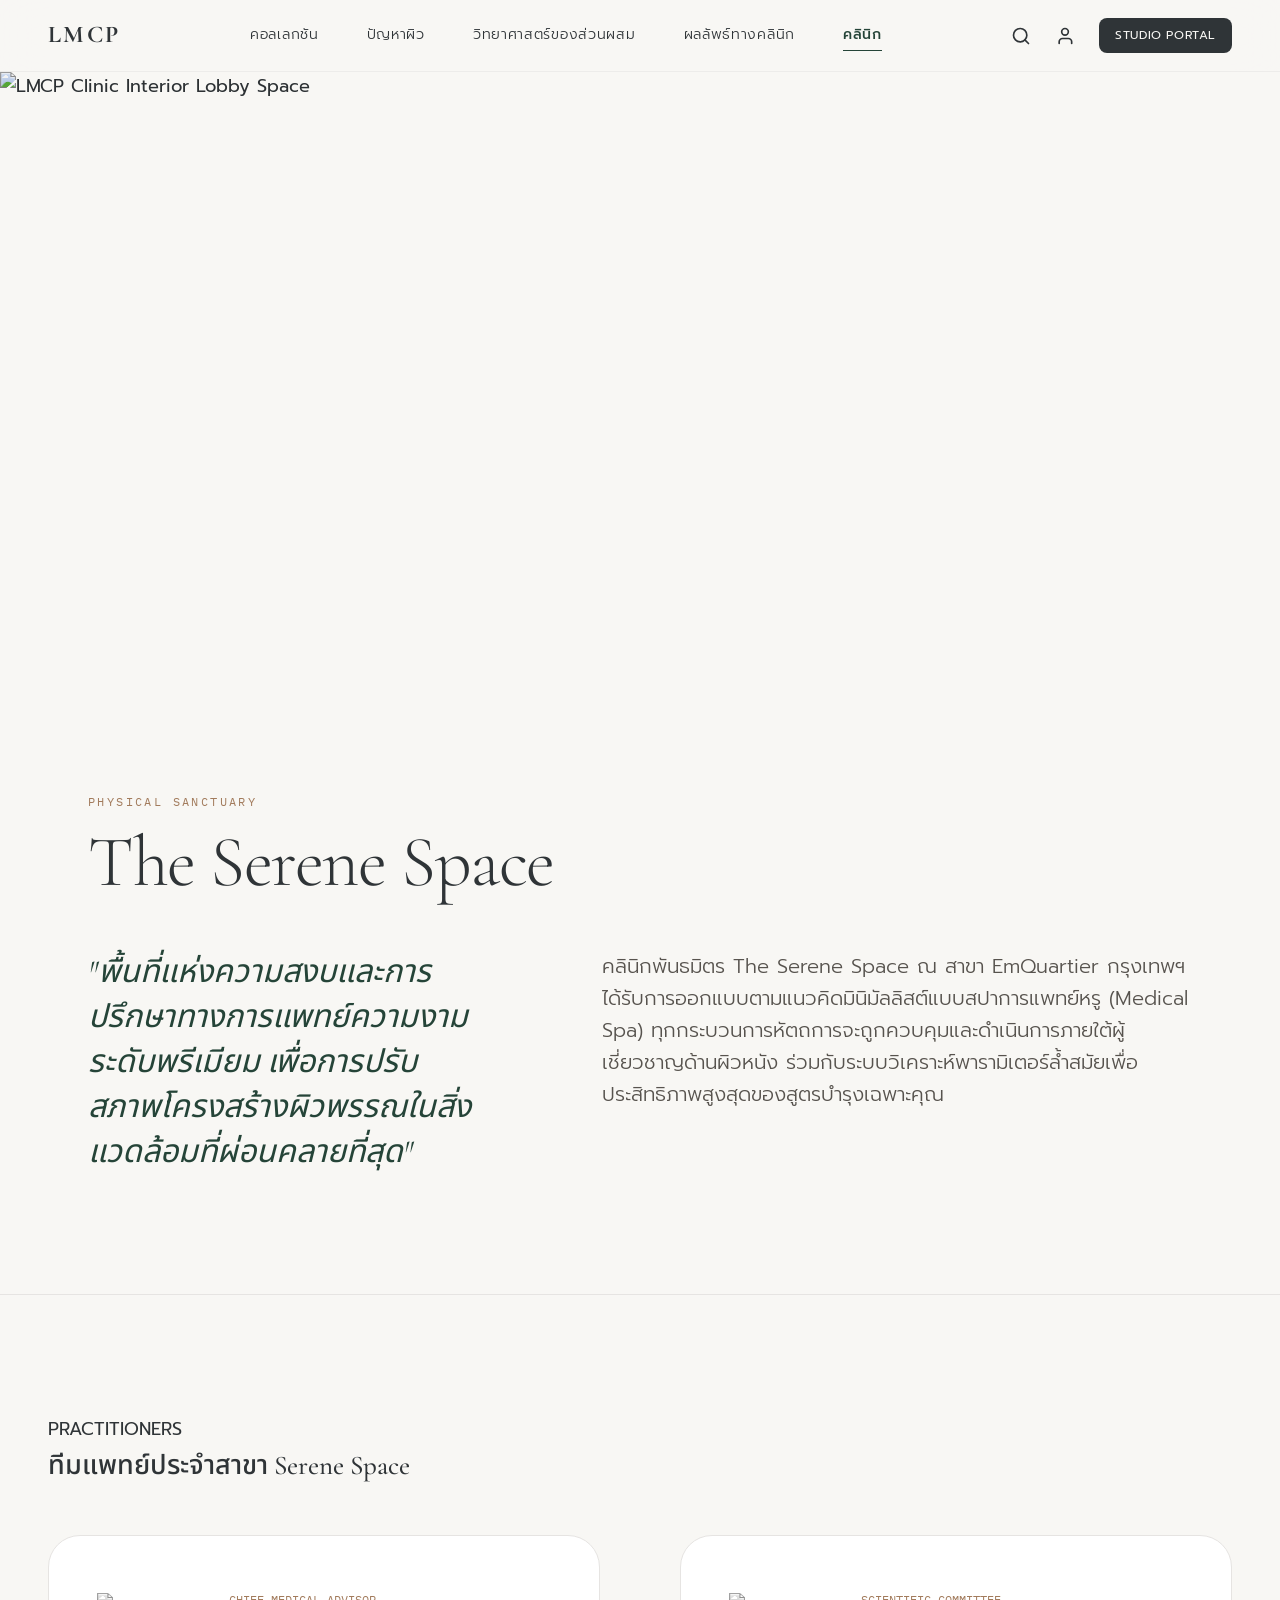
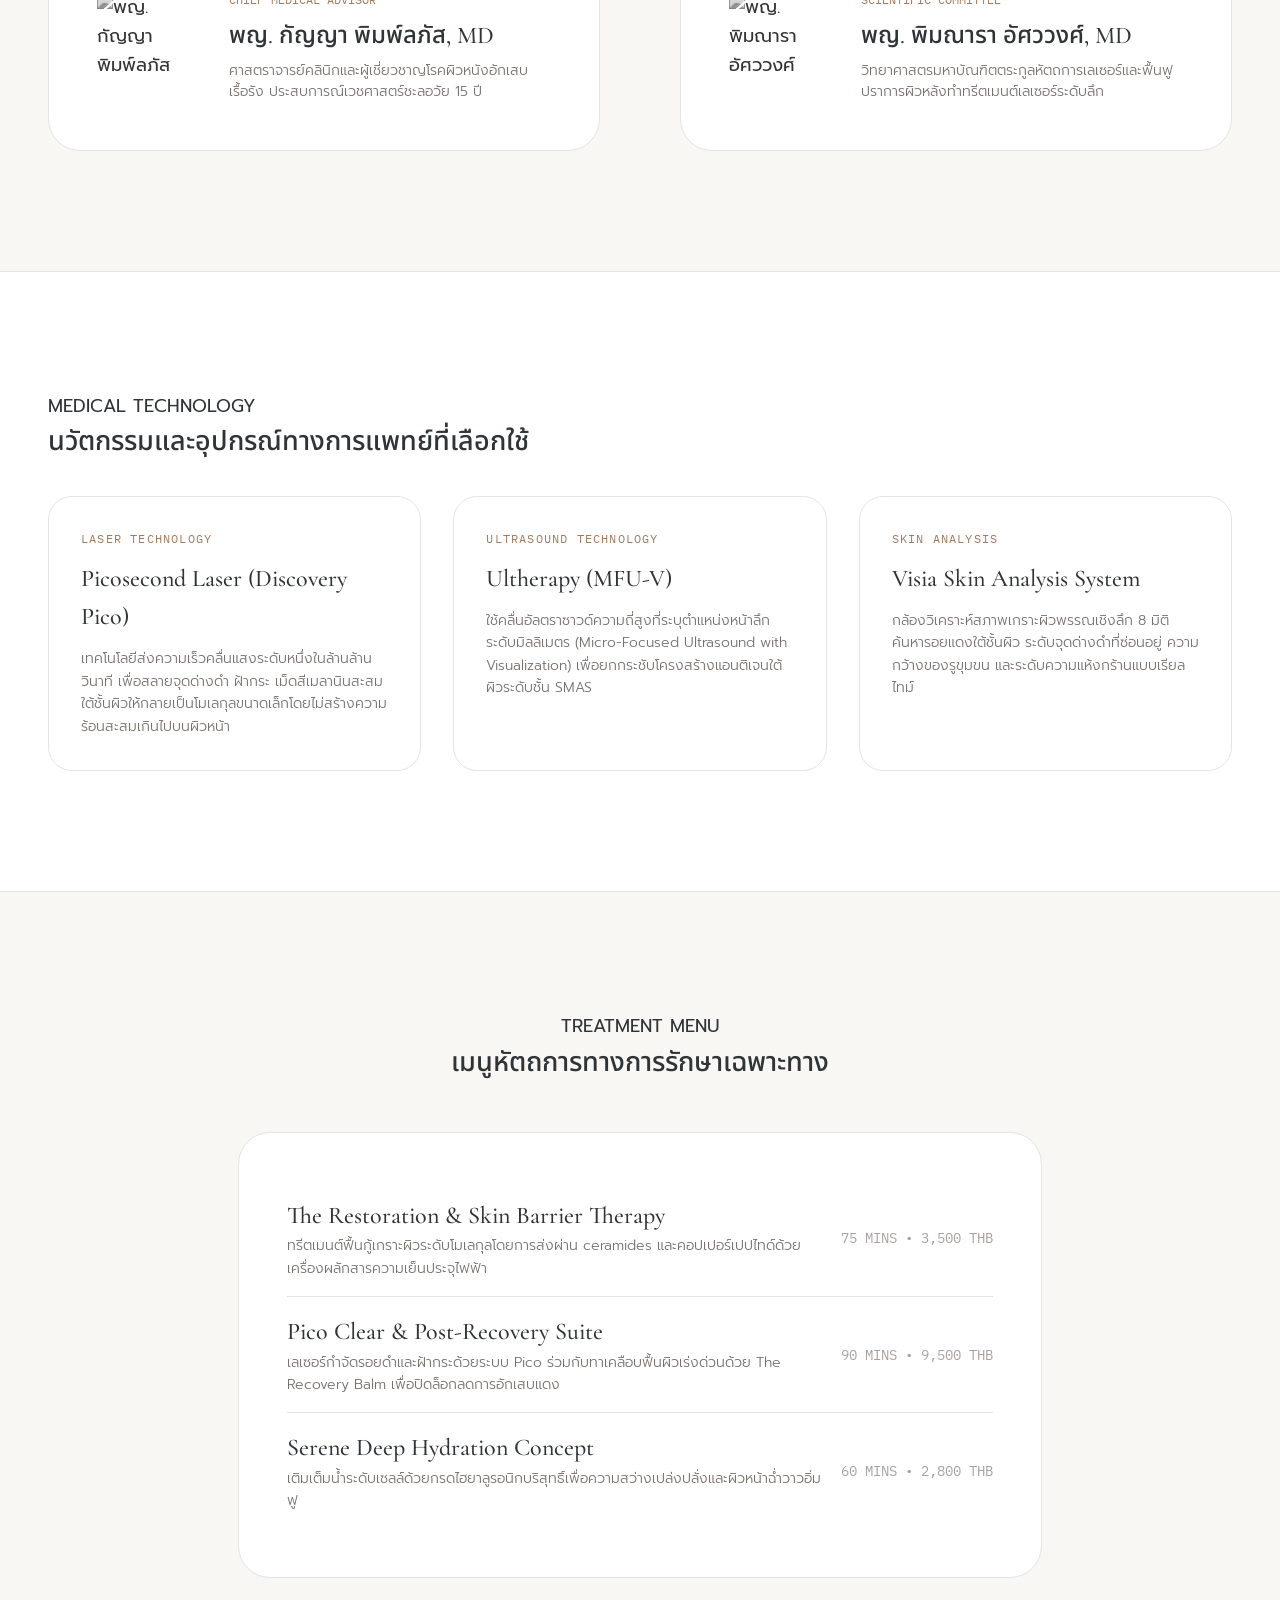
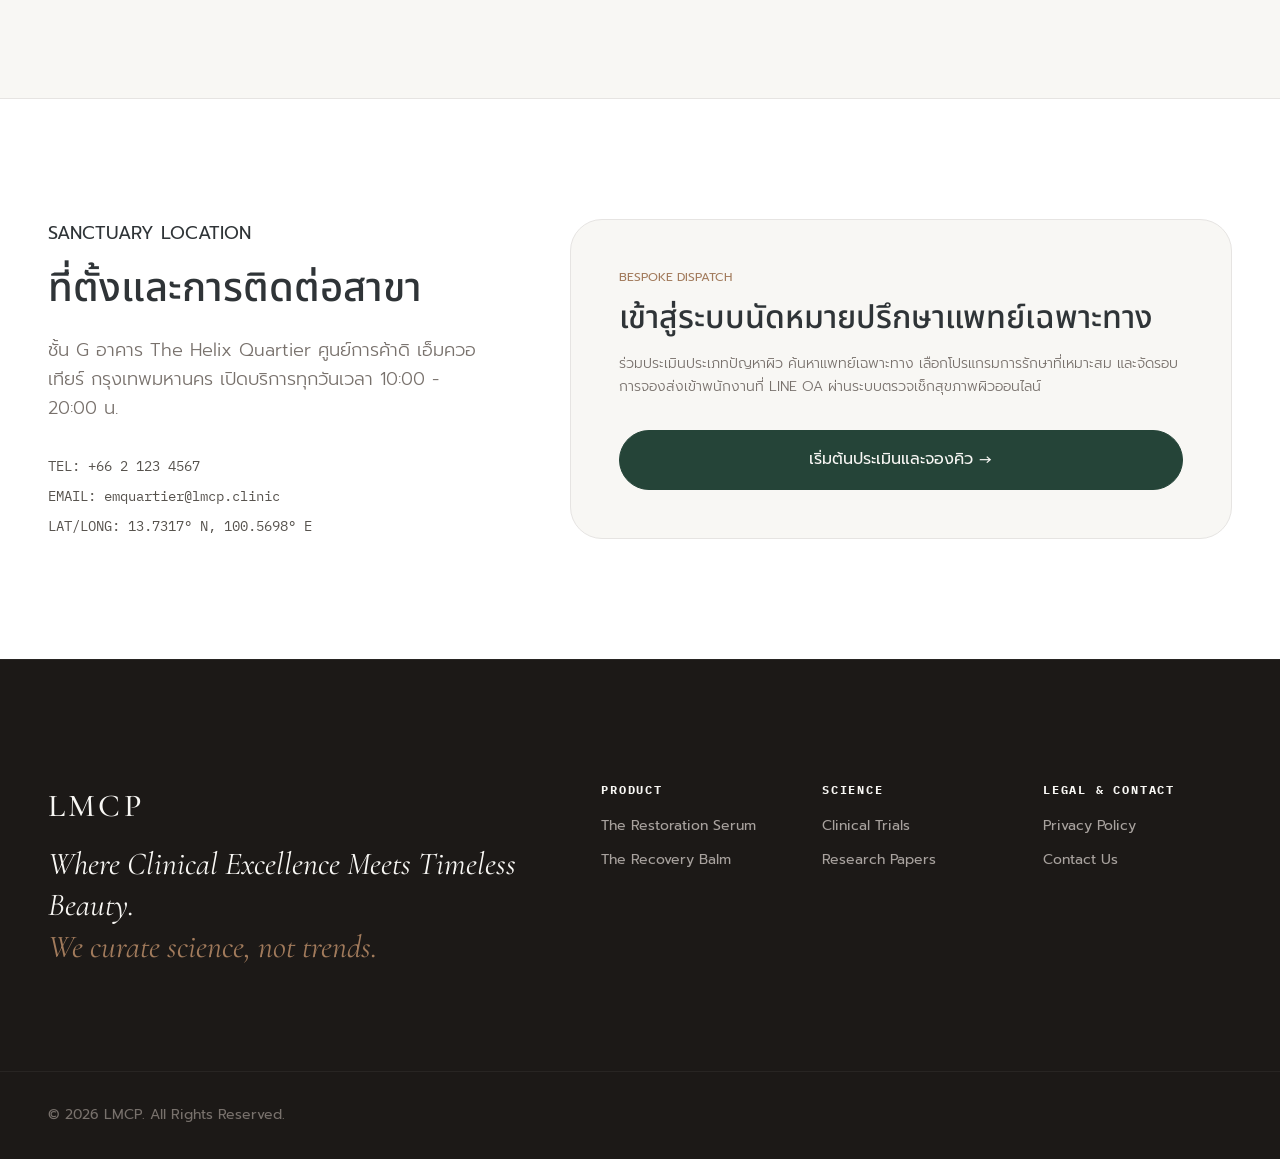
==== clinic_detail.html @ 31ff4863 "Add files via upload" ====
<!DOCTYPE html>
<html lang="th">
<head>
  <meta charset="UTF-8">
  <meta name="viewport" content="width=device-width, initial-scale=1.0">
  <title>The Serene Space | Clinic Detail | LMCP</title>
  
  <!-- Fonts -->
  <link rel="preconnect" href="https://fonts.googleapis.com">
  <link rel="preconnect" href="https://fonts.gstatic.com" crossorigin>
  <link href="https://fonts.googleapis.com/css2?family=Cormorant+Garamond:ital,wght@0,300;0,400;0,500;0,600;0,700;1,400&family=Prompt:wght@200;300;400;500;600&family=IBM+Plex+Mono:wght@300;400;500&family=Noto+Sans+Thai:wght@300;400;500;600&display=swap" rel="stylesheet">
  
  <!-- Stylesheets -->
  <link rel="stylesheet" href="variables.css">
  <link rel="stylesheet" href="styles.css">
  <link rel="stylesheet" href="motion.css">
  <link rel="stylesheet" href="shop.css">
</head>
<body>

  <!-- Sticky Transparent Navigation Header -->
  <header class="main-header">
    <div class="nav-container">
      <div class="logo">
        <a href="homepage.html">LMCP</a>
      </div>
      <nav class="nav-menu">
        <a href="clinical_collections.html">คอลเลกชัน</a>
        <a href="homepage.html#concerns">ปัญหาผิว</a>
        <a href="ingredient_encyclopedia.html">วิทยาศาสตร์ของส่วนผสม</a>
        <a href="homepage.html#stories">ผลลัพธ์ทางคลินิก</a>
        <a href="clinic_finder.html" class="active">คลินิก</a>
      </nav>
      <div class="nav-actions">
        <a href="search.html" class="nav-icon" aria-label="ค้นหา">
          <svg width="20" height="20" viewBox="0 0 24 24" fill="none" stroke="currentColor" stroke-width="2" stroke-linecap="round" stroke-linejoin="round"><circle cx="11" cy="11" r="8"></circle><line x1="21" y1="21" x2="16.65" y2="16.65"></line></svg>
        </a>
        <a href="#" class="nav-icon" aria-label="บัญชีผู้ใช้">
          <svg width="20" height="20" viewBox="0 0 24 24" fill="none" stroke="currentColor" stroke-width="2" stroke-linecap="round" stroke-linejoin="round"><path d="M20 21v-2a4 4 0 0 0-4-4H9a4 4 0 0 0-4 4v2"></path><circle cx="12" cy="7" r="4"></circle></svg>
        </a>
        <a href="#" class="btn-studio">Studio Portal</a>
      </div>
    </div>
  </header>

  <!-- Page Hero (Strictly Editorial, Architect Space) -->
  <header class="page-hero">
    <div class="hero-large-visual">
      <img src="assets/editorial/exhibit_galderma.png" alt="LMCP Clinic Interior Lobby Space">
    </div>
    <div class="hero-editorial-meta animate-fade-in">
      <span class="hero-mono-label">PHYSICAL SANCTUARY</span>
      <h1 class="hero-huge-title">The Serene Space</h1>
      <div class="hero-editorial-story">
        <p class="hero-story-lead">"พื้นที่แห่งความสงบและการปรึกษาทางการแพทย์ความงามระดับพรีเมียม เพื่อการปรับสภาพโครงสร้างผิวพรรณในสิ่งแวดล้อมที่ผ่อนคลายที่สุด"</p>
        <p class="hero-story-body">คลินิกพันธมิตร The Serene Space ณ สาขา EmQuartier กรุงเทพฯ ได้รับการออกแบบตามแนวคิดมินิมัลลิสต์แบบสปาการแพทย์หรู (Medical Spa) ทุกกระบวนการหัตถการจะถูกควบคุมและดำเนินการภายใต้ผู้เชี่ยวชาญด้านผิวหนัง ร่วมกับระบบวิเคราะห์พารามิเตอร์ล้ำสมัยเพื่อประสิทธิภาพสูงสุดของสูตรบำรุงเฉพาะคุณ</p>
      </div>
    </div>
  </header>

  <!-- Doctors Section -->
  <section class="advisory-section" style="background-color: var(--color-clinical-white); border-bottom: 1px solid var(--border-primary); padding: var(--space-12) 0;">
    <div class="collection-container">
      <div class="section-header" style="margin-bottom: var(--space-8);">
        <span class="header-mono">PRACTITIONERS</span>
        <h2 class="section-title">ทีมแพทย์ประจำสาขา Serene Space</h2>
      </div>
      
      <div style="display: grid; grid-template-columns: 1fr 1fr; gap: var(--space-10);">
        <!-- Dr. Kanya -->
        <div style="background-color: var(--color-pure-white); border: 1px solid var(--border-primary); padding: var(--space-8); border-radius: var(--radius-2xl); display: grid; grid-template-columns: 100px 1fr; gap: var(--space-6); align-items: center;">
          <img src="assets/people/doc_kanya.png" alt="พญ. กัญญา พิมพ์ลภัส" style="width: 100px; height: 100px; border-radius: var(--radius-full); object-fit: cover; filter: grayscale(1);">
          <div>
            <span style="font-family: var(--font-mono); font-size: var(--font-size-micro); color: var(--color-bronze);">CHIEF MEDICAL ADVISOR</span>
            <h4 style="font-family: var(--font-heading); font-size: var(--font-size-h4); color: var(--color-graphite); margin: var(--space-1) 0;">พญ. กัญญา พิมพ์ลภัส, MD</h4>
            <p style="font-size: var(--font-size-caption); color: var(--color-stone-500); font-weight: 300; line-height: 1.5;">ศาสตราจารย์คลินิกและผู้เชี่ยวชาญโรคผิวหนังอักเสบเรื้อรัง ประสบการณ์เวชศาสตร์ชะลอวัย 15 ปี</p>
          </div>
        </div>
        <!-- Dr. Pimnara -->
        <div style="background-color: var(--color-pure-white); border: 1px solid var(--border-primary); padding: var(--space-8); border-radius: var(--radius-2xl); display: grid; grid-template-columns: 100px 1fr; gap: var(--space-6); align-items: center;">
          <img src="assets/people/doc_pimnara.png" alt="พญ. พิมณารา อัศววงศ์" style="width: 100px; height: 100px; border-radius: var(--radius-full); object-fit: cover; filter: grayscale(1);">
          <div>
            <span style="font-family: var(--font-mono); font-size: var(--font-size-micro); color: var(--color-bronze);">SCIENTIFIC COMMITTEE</span>
            <h4 style="font-family: var(--font-heading); font-size: var(--font-size-h4); color: var(--color-graphite); margin: var(--space-1) 0;">พญ. พิมณารา อัศววงศ์, MD</h4>
            <p style="font-size: var(--font-size-caption); color: var(--color-stone-500); font-weight: 300; line-height: 1.5;">วิทยาศาสตรมหาบัณฑิตตระกูลหัตถการเลเซอร์และฟื้นฟูปราการผิวหลังทำทรีตเมนต์เลเซอร์ระดับลึก</p>
          </div>
        </div>
      </div>
    </div>
  </section>

  <!-- Technology & Innovation Section -->
  <section style="padding: var(--space-12) 0; background-color: var(--color-pure-white); border-bottom: 1px solid var(--border-primary);">
    <div class="collection-container">
      <div class="section-header">
        <span class="header-mono">MEDICAL TECHNOLOGY</span>
        <h2 class="section-title">นวัตกรรมและอุปกรณ์ทางการแพทย์ที่เลือกใช้</h2>
      </div>
      
      <div class="clinic-tech-grid">
        <!-- Tech 1 -->
        <div class="tech-card">
          <span class="tech-label">LASER TECHNOLOGY</span>
          <h4 class="tech-title">Picosecond Laser (Discovery Pico)</h4>
          <p class="tech-desc">เทคโนโลยีส่งความเร็วคลื่นแสงระดับหนึ่งในล้านล้านวินาที เพื่อสลายจุดด่างดำ ฝ้ากระ เม็ดสีเมลานินสะสมใต้ชั้นผิวให้กลายเป็นโมเลกุลขนาดเล็กโดยไม่สร้างความร้อนสะสมเกินไปบนผิวหน้า</p>
        </div>
        <!-- Tech 2 -->
        <div class="tech-card">
          <span class="tech-label">ULTRASOUND TECHNOLOGY</span>
          <h4 class="tech-title">Ultherapy (MFU-V)</h4>
          <p class="tech-desc">ใช้คลื่นอัลตราซาวด์ความถี่สูงที่ระบุตำแหน่งหน้าลึกระดับมิลลิเมตร (Micro-Focused Ultrasound with Visualization) เพื่อยกกระชับโครงสร้างแอนติเจนใต้ผิวระดับชั้น SMAS</p>
        </div>
        <!-- Tech 3 -->
        <div class="tech-card">
          <span class="tech-label">SKIN ANALYSIS</span>
          <h4 class="tech-title">Visia Skin Analysis System</h4>
          <p class="tech-desc">กล้องวิเคราะห์สภาพเกราะผิวพรรณเชิงลึก 8 มิติ ค้นหารอยแดงใต้ชั้นผิว ระดับจุดด่างดำที่ซ่อนอยู่ ความกว้างของรูขุมขน และระดับความแห้งกร้านแบบเรียลไทม์</p>
        </div>
      </div>
    </div>
  </section>

  <!-- Services Menu Section -->
  <section style="padding: var(--space-12) 0; background-color: var(--color-clinical-white); border-bottom: 1px solid var(--border-primary);">
    <div class="collection-container" style="max-width: 900px; margin: 0 auto;">
      <div class="section-header" style="text-align: center; margin-bottom: var(--space-8);">
        <span class="header-mono">TREATMENT MENU</span>
        <h2 class="section-title">เมนูหัตถการทางการรักษาเฉพาะทาง</h2>
      </div>
      
      <div style="background-color: var(--color-pure-white); border: 1px solid var(--border-primary); padding: var(--space-8); border-radius: var(--radius-2xl);">
        <div class="service-row">
          <div>
            <h4 class="service-title">The Restoration & Skin Barrier Therapy</h4>
            <p style="font-size: var(--font-size-caption); color: var(--color-stone-500); font-weight: 300;">ทรีตเมนต์ฟื้นกู้เกราะผิวระดับโมเลกุลโดยการส่งผ่าน ceramides และคอปเปอร์เปปไทด์ด้วยเครื่องผลักสารความเย็นประจุไฟฟ้า</p>
          </div>
          <span class="service-meta">75 MINS • 3,500 THB</span>
        </div>
        <div class="service-row">
          <div>
            <h4 class="service-title">Pico Clear & Post-Recovery Suite</h4>
            <p style="font-size: var(--font-size-caption); color: var(--color-stone-500); font-weight: 300;">เลเซอร์กำจัดรอยดำและฝ้ากระด้วยระบบ Pico ร่วมกับทาเคลือบฟื้นผิวเร่งด่วนด้วย The Recovery Balm เพื่อปิดล็อกลดการอักเสบแดง</p>
          </div>
          <span class="service-meta">90 MINS • 9,500 THB</span>
        </div>
        <div class="service-row">
          <div>
            <h4 class="service-title">Serene Deep Hydration Concept</h4>
            <p style="font-size: var(--font-size-caption); color: var(--color-stone-500); font-weight: 300;">เติมเต็มน้ำระดับเซลล์ด้วยกรดไฮยาลูรอนิกบริสุทธิ์เพื่อความสว่างเปล่งปลั่งและผิวหน้าฉ่ำวาวอิ่มฟู</p>
          </div>
          <span class="service-meta">60 MINS • 2,800 THB</span>
        </div>
      </div>
    </div>
  </section>

  <!-- Map and Consultation Lead Booking -->
  <section style="padding: var(--space-12) 0; background-color: var(--color-pure-white);">
    <div class="collection-container" style="display: grid; grid-template-columns: 1.2fr 1.8fr; gap: var(--space-10); align-items: center;">
      <div>
        <span class="header-mono">SANCTUARY LOCATION</span>
        <h2 style="font-family: var(--font-heading); font-size: var(--font-size-h2); color: var(--color-graphite); margin-top: var(--space-2);">ที่ตั้งและการติดต่อสาขา</h2>
        <p style="font-weight: 300; line-height: 1.6; color: var(--color-stone-500); margin-top: var(--space-4); margin-bottom: var(--space-6);">ชั้น G อาคาร The Helix Quartier ศูนย์การค้าดิ เอ็มควอเทียร์ กรุงเทพมหานคร เปิดบริการทุกวันเวลา 10:00 - 20:00 น.</p>
        
        <div style="font-family: var(--font-mono); font-size: var(--font-size-caption); display: grid; gap: var(--space-2); color: var(--color-stone-600);">
          <span>TEL: +66 2 123 4567</span>
          <span>EMAIL: emquartier@lmcp.clinic</span>
          <span>LAT/LONG: 13.7317° N, 100.5698° E</span>
        </div>
      </div>
      
      <!-- Lead Booking Invitation Card -->
      <div style="background-color: var(--color-clinical-white); border: 1px solid var(--border-primary); padding: var(--space-8); border-radius: var(--radius-2xl); display: flex; flex-direction: column; justify-content: space-between; height: 100%;">
        <div>
          <span class="header-mono" style="color: var(--color-bronze); font-size: var(--font-size-micro); display: block; margin-bottom: var(--space-3);">BESPOKE DISPATCH</span>
          <h3 style="font-family: var(--font-heading); font-size: var(--font-size-h3); color: var(--color-graphite); margin-bottom: var(--space-4); line-height: 1.2;">เข้าสู่ระบบนัดหมายปรึกษาแพทย์เฉพาะทาง</h3>
          <p style="font-weight: 300; font-size: var(--font-size-caption); color: var(--color-stone-500); line-height: 1.6; margin-bottom: var(--space-6);">
            ร่วมประเมินประเภทปัญหาผิว ค้นหาแพทย์เฉพาะทาง เลือกโปรแกรมการรักษาที่เหมาะสม และจัดรอบการจองส่งเข้าพนักงานที่ LINE OA ผ่านระบบตรวจเช็กสุขภาพผิวออนไลน์
          </p>
        </div>
        <a href="consultation.html" class="btn-primary" style="width: 100%; text-align: center; justify-content: center; text-decoration: none; display: flex; align-items: center; gap: 8px;">
          เริ่มต้นประเมินและจองคิว &rarr;
        </a>
      </div>
    </div>
  </section>

  <!-- Footer -->
  <footer class="main-footer" style="background-color: var(--color-stone-900); color: var(--color-stone-300); padding-top: var(--space-12); border-top: 1px solid rgba(255,255,255,0.05);">
    <div class="collection-container" style="display: grid; grid-template-columns: 1.5fr 2fr; gap: var(--space-10); padding-bottom: var(--space-10);">
      <div class="footer-brand">
        <h3 style="font-family: var(--font-heading); font-size: var(--font-size-h3); color: var(--color-clinical-white); margin-bottom: var(--space-3); letter-spacing: 0.1em;">LMCP</h3>
        <div class="brand-manifesto" style="font-family: var(--font-heading); font-size: var(--font-size-h3); color: var(--color-clinical-white); line-height: 1.3; font-style: italic; margin-bottom: var(--space-5);">
          <p class="manifesto-line-1">Where Clinical Excellence Meets Timeless Beauty.</p>
          <p class="manifesto-line-2" style="color: var(--color-bronze);">We curate science, not trends.</p>
        </div>
      </div>
      <div class="footer-links" style="display: grid; grid-template-columns: repeat(3, 1fr); gap: var(--space-6);">
        <div class="links-column">
          <h6 style="font-family: var(--font-mono); font-size: var(--font-size-micro); color: var(--color-clinical-white); letter-spacing: 0.15em; margin-bottom: var(--space-4);">PRODUCT</h6>
          <a href="product_detail.html" style="display: block; font-size: var(--font-size-caption); color: var(--color-stone-400); text-decoration: none; margin-bottom: var(--space-3);">The Restoration Serum</a>
          <a href="#" style="display: block; font-size: var(--font-size-caption); color: var(--color-stone-400); text-decoration: none; margin-bottom: var(--space-3);">The Recovery Balm</a>
        </div>
        <div class="links-column">
          <h6 style="font-family: var(--font-mono); font-size: var(--font-size-micro); color: var(--color-clinical-white); letter-spacing: 0.15em; margin-bottom: var(--space-4);">SCIENCE</h6>
          <a href="ingredient_encyclopedia.html" style="display: block; font-size: var(--font-size-caption); color: var(--color-stone-400); text-decoration: none; margin-bottom: var(--space-3);">Clinical Trials</a>
          <a href="journal_article.html" style="display: block; font-size: var(--font-size-caption); color: var(--color-stone-400); text-decoration: none; margin-bottom: var(--space-3);">Research Papers</a>
        </div>
        <div class="links-column">
          <h6 style="font-family: var(--font-mono); font-size: var(--font-size-micro); color: var(--color-clinical-white); letter-spacing: 0.15em; margin-bottom: var(--space-4);">LEGAL & CONTACT</h6>
          <a href="#" style="display: block; font-size: var(--font-size-caption); color: var(--color-stone-400); text-decoration: none; margin-bottom: var(--space-3);">Privacy Policy</a>
          <a href="#" style="display: block; font-size: var(--font-size-caption); color: var(--color-stone-400); text-decoration: none; margin-bottom: var(--space-3);">Contact Us</a>
        </div>
      </div>
    </div>
    <div class="footer-bottom" style="border-top: 1px solid rgba(255,255,255,0.05); padding: var(--space-6) 0;">
      <div class="collection-container" style="display: flex; justify-content: space-between; font-size: var(--font-size-caption); color: var(--color-stone-500);">
        <span>© 2026 LMCP. All Rights Reserved.</span>
      </div>
    </div>
  </footer>

  <script>
    // Sticky Nav Scroll Logic
    window.addEventListener('scroll', () => {
      const header = document.querySelector('.main-header');
      if (window.scrollY > 50) {
        header.style.background = 'rgba(248, 247, 244, 0.95)';
        header.style.boxShadow = 'var(--shadow-soft)';
      } else {
        header.style.background = 'rgba(248, 247, 244, 0.7)';
        header.style.boxShadow = 'none';
      }
    });
  </script>
</body>
</html>
---- variables.css ----
:root {
  --color-clinical-white: #F8F7F4;
  --color-pure-white: #FFFFFF;
  --color-graphite: #2F3437;
  --color-forest: #254438;
  --color-bronze: #A27B5C;

  --color-stone-50: #F5F5F4;
  --color-stone-100: #E7E5E4;
  --color-stone-200: #E6E4E2;
  --color-stone-300: #D6D3D1;
  --color-stone-400: #A8A29E;
  --color-stone-500: #78716C;
  --color-stone-600: #57534E;
  --color-stone-700: #44403C;
  --color-stone-800: #292524;
  --color-stone-900: #1C1917;

  --bg-primary: var(--color-clinical-white);
  --bg-surface: var(--color-pure-white);
  --text-primary: var(--color-graphite);
  --text-accent: var(--color-forest);
  --text-muted: var(--color-stone-500);
  --border-primary: var(--color-stone-200);

  --font-heading: 'Cormorant Garamond', 'Noto Sans Thai', serif;
  --font-body: 'Prompt', 'Noto Sans Thai', sans-serif;
  --font-mono: 'IBM Plex Mono', monospace;

  --font-size-hero: 72px;
  --font-size-display: 56px;
  --font-size-h1: 48px;
  --font-size-h2: 40px;
  --font-size-h3: 32px;
  --font-size-h4: 24px;
  --font-size-body-l: 20px;
  --font-size-body: 18px;
  --font-size-small: 16px;
  --font-size-caption: 14px;
  --font-size-micro: 12px;

  --space-1: 4px;
  --space-2: 8px;
  --space-3: 12px;
  --space-4: 16px;
  --space-5: 24px;
  --space-6: 32px;
  --space-7: 40px;
  --space-8: 48px;
  --space-9: 64px;
  --space-10: 80px;
  --space-11: 96px;
  --space-12: 120px;
  --space-13: 160px;

  --radius-xs: 4px;
  --radius-sm: 8px;
  --radius-md: 12px;
  --radius-lg: 16px;
  --radius-xl: 24px;
  --radius-2xl: 32px;
  --radius-pill: 999px;

  --shadow-soft: 0 2px 12px rgba(43, 45, 47, 0.02);
  --shadow-medium: 0 4px 20px rgba(43, 45, 47, 0.04);
  --shadow-floating: 0 12px 36px rgba(43, 45, 47, 0.06);
}
---- styles.css ----
* {
  box-sizing: border-box;
  margin: 0;
  padding: 0;
}
body {
  background-color: var(--bg-primary);
  color: var(--text-primary);
  font-family: var(--font-body);
  font-size: var(--font-size-body);
  line-height: 1.6;
  overflow-x: hidden;
}
h1, h2, h3, h4, .font-heading {
  font-family: var(--font-heading);
  font-weight: 500;
}
.container {
  width: 100%;
  max-width: 1440px;
  margin: 0 auto;
  padding: 0 var(--space-6);
}
.travertine-bg {
  background: radial-gradient(circle at 70% 30%, #FDFDFB 0%, #F5F3EE 100%);
  position: relative;
}
.travertine-bg::before {
  content: '';
  position: absolute;
  top: 0; left: 0; right: 0; bottom: 0;
  background-image: radial-gradient(rgba(0,0,0,0.015) 1px, transparent 0);
  background-size: 24px 24px;
  pointer-events: none;
  opacity: 0.7;
}
.btn-primary {
  display: inline-flex;
  align-items: center;
  justify-content: center;
  background-color: var(--color-forest);
  color: var(--color-clinical-white);
  font-family: var(--font-body);
  font-size: var(--font-size-small);
  font-weight: 400;
  text-decoration: none;
  padding: var(--space-4) var(--space-8);
  border-radius: var(--radius-pill);
  border: 1px solid var(--color-forest);
  transition: all 0.3s var(--ease-out-expo);
  cursor: pointer;
}
.btn-primary:hover {
  background-color: transparent;
  color: var(--color-forest);
}
.btn-secondary {
  display: inline-flex;
  align-items: center;
  justify-content: center;
  background-color: transparent;
  color: var(--color-graphite);
  font-family: var(--font-body);
  font-size: var(--font-size-small);
  text-decoration: none;
  padding: var(--space-4) var(--space-8);
  border-radius: var(--radius-pill);
  border: 1px solid var(--color-stone-300);
  transition: all 0.3s var(--ease-out-expo);
  cursor: pointer;
}
.btn-secondary:hover {
  border-color: var(--color-graphite);
}

/* Global Navigation Header Styles */
.main-header {
  position: fixed;
  top: 0; left: 0; right: 0;
  height: 72px;
  z-index: 1000;
  background: rgba(248, 247, 244, 0.7);
  backdrop-filter: blur(20px);
  -webkit-backdrop-filter: blur(20px);
  border-bottom: 1px solid rgba(47, 52, 55, 0.05);
  transition: background 0.3s ease;
}
.nav-container {
  max-width: 1440px;
  height: 100%;
  margin: 0 auto;
  padding: 0 var(--space-8);
  display: flex;
  align-items: center;
  justify-content: space-between;
}
.logo a {
  font-family: var(--font-heading);
  font-size: var(--font-size-h4);
  color: var(--color-graphite);
  text-decoration: none;
  font-weight: 700;
  letter-spacing: 0.1em;
}
.nav-menu {
  display: flex;
  gap: var(--space-8);
}
.nav-menu a {
  color: var(--color-graphite);
  text-decoration: none;
  font-size: var(--font-size-caption);
  font-weight: 300;
  letter-spacing: 0.05em;
  transition: color 0.3s var(--ease-out-expo);
}
.nav-menu a:hover, .nav-menu a.active {
  color: var(--color-forest);
  font-weight: 400;
}
.nav-actions {
  display: flex;
  align-items: center;
  gap: var(--space-5);
}
.nav-icon {
  color: var(--color-graphite);
  display: inline-flex;
  transition: color 0.3s;
}
.nav-icon:hover {
  color: var(--color-forest);
}
.btn-studio {
  font-family: var(--font-body);
  font-size: var(--font-size-micro);
  color: var(--color-clinical-white);
  background-color: var(--color-graphite);
  text-decoration: none;
  padding: var(--space-2) var(--space-4);
  border-radius: var(--radius-sm);
  text-transform: uppercase;
  letter-spacing: 0.05em;
  transition: opacity 0.3s;
}
.btn-studio:hover {
  opacity: 0.9;
}
---- motion.css ----
:root {
  --ease-out-expo: cubic-bezier(0.16, 1, 0.3, 1);
  --ease-in-out-cubic: cubic-bezier(0.65, 0, 0.35, 1);
  --duration-luxury: 800ms;
  --duration-interaction: 300ms;
}

/* Scroll reveal sections */
.reveal-section {
  opacity: 0;
  transform: translateY(30px);
  transition: opacity var(--duration-luxury) var(--ease-out-expo),
              transform var(--duration-luxury) var(--ease-out-expo);
}

.reveal-section.revealed {
  opacity: 1;
  transform: translateY(0);
}

/* Soft Staggered Card Reveal */
.reveal-card {
  opacity: 0;
  transform: translateY(15px);
  transition: opacity 1200ms var(--ease-out-expo),
              transform 1200ms var(--ease-out-expo);
}

.revealed .reveal-card {
  opacity: 1;
  transform: translateY(0);
}

/* Staggered load delays */
.stagger-1 { transition-delay: 80ms !important; }
.stagger-2 { transition-delay: 160ms !important; }
.stagger-3 { transition-delay: 240ms !important; }
.stagger-4 { transition-delay: 320ms !important; }
.stagger-5 { transition-delay: 400ms !important; }
.stagger-6 { transition-delay: 480ms !important; }

/* Hero Zoom and text load */
.hero-image-zoom {
  transform: scale(1.05);
  transition: transform 1400ms var(--ease-out-expo) !important;
}

.hero-image-zoom.loaded {
  transform: scale(1);
}

.hero-text-load {
  opacity: 0;
  transform: translateY(15px);
  transition: opacity 1000ms var(--ease-out-expo),
              transform 1000ms var(--ease-out-expo);
}

.hero-text-load.loaded {
  opacity: 1;
  transform: translateY(0);
}

/* Standard Interaction animations */
.hover-lift {
  transition: transform var(--duration-interaction) var(--ease-out-expo),
              box-shadow var(--duration-interaction) var(--ease-out-expo);
}

.hover-lift:hover {
  transform: translateY(-4px);
  box-shadow: 0 10px 30px rgba(0, 0, 0, 0.04);
}

.hover-scale {
  overflow: hidden;
}

.hover-scale img {
  transition: transform var(--duration-luxury) var(--ease-out-expo);
  will-change: transform;
}

.hover-scale:hover img {
  transform: scale(1.02); /* High luxury quiet 1.02 zoom only */
}

/* Sticky Header Logo transition */
.main-header {
  transition: background-color 300ms var(--ease-out-expo),
              box-shadow 300ms var(--ease-out-expo),
              padding 300ms var(--ease-out-expo);
}

.main-header .logo a {
  display: inline-block;
  transition: transform 300ms var(--ease-out-expo);
  transform-origin: left center;
}

.main-header.scrolled .logo a {
  transform: scale(0.93); /* Guided luxury sizing */
}

/* Active Nav highlighting */
.main-header .nav-menu a {
  position: relative;
  transition: color var(--duration-interaction) var(--ease-out-expo);
}

.main-header .nav-menu a.active {
  color: var(--color-forest) !important;
  font-weight: 500;
}

.main-header .nav-menu a::after {
  content: '';
  position: absolute;
  bottom: -4px;
  left: 0;
  width: 0;
  height: 1px;
  background-color: var(--color-forest);
  transition: width var(--duration-interaction) var(--ease-out-expo);
}

.main-header .nav-menu a.active::after {
  width: 100%;
}

/* Clinical Evidence Chart */
.chart-bar-fill {
  width: 0% !important;
  transition: width 1500ms var(--ease-out-expo) !important;
}

/* Subtle editorial parallax */
.parallax-container {
  overflow: hidden;
  position: relative;
}

.parallax-img {
  will-change: transform;
  transform: translateY(0);
  transition: transform 200ms linear;
}
---- shop.css ----
/* LMCP Shop & Editorial Layout Stylesheet */

/* 1. Page Hero: Huge Image -> Huge Typography -> Whitespace -> Editorial Story */
.page-hero {
  position: relative;
  width: 100%;
  margin-top: 72px;
  padding-bottom: var(--space-12);
  border-bottom: 1px solid var(--border-primary);
  background-color: var(--color-clinical-white);
}

.hero-large-visual {
  width: 100%;
  height: 640px;
  overflow: hidden;
  position: relative;
}

.hero-large-visual img {
  width: 100%;
  height: 100%;
  object-fit: cover;
  filter: brightness(0.95);
}

.hero-editorial-meta {
  max-width: 1200px;
  margin: 0 auto;
  padding: var(--space-10) var(--space-8) 0 var(--space-8);
}

.hero-mono-label {
  font-family: var(--font-mono);
  font-size: var(--font-size-micro);
  color: var(--color-bronze);
  letter-spacing: 0.2em;
  text-transform: uppercase;
  margin-bottom: var(--space-3);
  display: block;
}

.hero-huge-title {
  font-family: var(--font-heading);
  font-size: 4.5rem;
  font-weight: 300;
  line-height: 1.1;
  color: var(--color-graphite);
  margin-bottom: var(--space-8);
  letter-spacing: -0.02em;
}

.hero-editorial-story {
  display: grid;
  grid-template-columns: 1.2fr 1.8fr;
  gap: var(--space-12);
  margin-top: var(--space-6);
}

.hero-story-lead {
  font-family: var(--font-heading);
  font-size: var(--font-size-h3);
  line-height: 1.4;
  color: var(--color-forest);
  font-style: italic;
}

.hero-story-body {
  font-size: var(--font-size-body-l);
  line-height: 1.6;
  color: var(--color-stone-600);
  font-weight: 300;
}

/* 2. Gallery-style Collections */
.collection-series-section {
  padding: var(--space-12) 0;
  background-color: var(--color-pure-white);
  border-bottom: 1px solid var(--border-primary);
}

.collection-container {
  max-width: 1440px;
  margin: 0 auto;
  padding: 0 var(--space-8);
}

.collection-block {
  margin-bottom: var(--space-12);
}

.collection-block:last-child {
  margin-bottom: 0;
}

.collection-header-row {
  display: flex;
  justify-content: space-between;
  align-items: flex-end;
  border-bottom: 1px solid var(--border-primary);
  padding-bottom: var(--space-4);
  margin-bottom: var(--space-8);
}

.collection-header-title {
  display: flex;
  flex-direction: column;
  gap: var(--space-2);
}

.collection-num {
  font-family: var(--font-mono);
  font-size: var(--font-size-small);
  color: var(--color-bronze);
}

.collection-header-title h2 {
  font-size: var(--font-size-h2);
  color: var(--color-graphite);
  font-weight: 400;
}

.collection-accent-badge {
  font-family: var(--font-mono);
  font-size: var(--font-size-micro);
  padding: var(--space-1) var(--space-3);
  border-radius: var(--radius-full);
  font-weight: 500;
  letter-spacing: 0.1em;
}

.accent-restoration {
  background-color: rgba(37, 68, 56, 0.08);
  color: var(--color-forest);
}

.accent-brightening {
  background-color: rgba(162, 123, 92, 0.08);
  color: var(--color-bronze);
}

.accent-hydration {
  background-color: rgba(100, 100, 100, 0.08);
  color: #666;
}

.accent-sensitive {
  background-color: rgba(70, 100, 120, 0.08);
  color: #466478;
}

/* 3. Asymmetric Product Showcase */
.showcase-row {
  display: grid;
  grid-template-columns: 1.8fr 1.2fr;
  gap: var(--space-10);
  align-items: center;
}

.showcase-row.reversed {
  grid-template-columns: 1.2fr 1.8fr;
}

.showcase-visual {
  width: 100%;
  height: 520px;
  border-radius: var(--radius-2xl);
  overflow: hidden;
  background-color: var(--color-stone-50);
  box-shadow: var(--shadow-medium);
}

.showcase-visual img {
  width: 100%;
  height: 100%;
  object-fit: cover;
  transition: transform var(--duration-luxury) var(--ease-out-expo);
}

.showcase-visual:hover img {
  transform: scale(1.03);
}

.showcase-content {
  display: flex;
  flex-direction: column;
  align-items: flex-start;
  gap: var(--space-4);
  padding: var(--space-6);
}

.showcase-label {
  font-family: var(--font-mono);
  font-size: var(--font-size-micro);
  color: var(--color-bronze);
  letter-spacing: 0.1em;
}

.showcase-title {
  font-size: var(--font-size-h3);
  color: var(--color-graphite);
}

.showcase-text {
  font-size: var(--font-size-body-l);
  color: var(--color-stone-500);
  font-weight: 300;
  line-height: 1.6;
}

.showcase-ingredients-list {
  display: flex;
  flex-wrap: wrap;
  gap: var(--space-2);
  margin: var(--space-2) 0;
}

.ing-badge {
  font-size: var(--font-size-caption);
  color: var(--color-forest);
  background-color: var(--color-clinical-white);
  padding: var(--space-1) var(--space-3);
  border: 1px solid var(--border-primary);
  border-radius: var(--radius-md);
}

.showcase-link {
  font-size: var(--font-size-caption);
  color: var(--color-bronze);
  text-decoration: none;
  font-weight: 500;
  letter-spacing: 0.05em;
  border-bottom: 1px solid transparent;
  transition: border-color var(--duration-interaction), color var(--duration-interaction);
  margin-top: var(--space-2);
}

.showcase-link:hover {
  color: var(--color-forest);
  border-color: var(--color-forest);
}

@media (max-width: 960px) {
  .hero-editorial-story {
    grid-template-columns: 1fr;
    gap: var(--space-6);
  }
  .hero-huge-title {
    font-size: 3rem;
  }
  .hero-large-visual {
    height: 400px;
  }
  .showcase-row, .showcase-row.reversed {
    grid-template-columns: 1fr;
    gap: var(--space-8);
  }
  .showcase-visual {
    height: 340px;
  }
}

/* 4. Product Detail Split Showcase */
.detail-hero-grid {
  display: grid;
  grid-template-columns: 1.1fr 0.9fr;
  gap: var(--space-10);
  max-width: 1200px;
  margin: var(--space-10) auto;
  padding: 0 var(--space-8);
}

.detail-gallery {
  display: flex;
  flex-direction: column;
  gap: var(--space-4);
}

.gallery-main {
  width: 100%;
  height: 580px;
  border-radius: var(--radius-2xl);
  overflow: hidden;
  background-color: var(--color-stone-50);
}

.gallery-main img {
  width: 100%;
  height: 100%;
  object-fit: cover;
}

.detail-specs-card {
  padding: var(--space-8);
  border: 1px solid var(--border-primary);
  border-radius: var(--radius-2xl);
  background-color: var(--color-clinical-white);
  display: flex;
  flex-direction: column;
  gap: var(--space-6);
}

.specs-title {
  font-family: var(--font-heading);
  font-size: 2.2rem;
  font-weight: 400;
  color: var(--color-graphite);
}

.specs-grid {
  display: grid;
  grid-template-columns: 1fr 1fr;
  gap: var(--space-4);
  border-top: 1px solid var(--border-primary);
  border-bottom: 1px solid var(--border-primary);
  padding: var(--space-4) 0;
}

.spec-item {
  display: flex;
  flex-direction: column;
  gap: var(--space-1);
}

.spec-label {
  font-family: var(--font-mono);
  font-size: var(--font-size-micro);
  color: var(--color-stone-400);
}

.spec-val {
  font-size: var(--font-size-body-l);
  color: var(--color-graphite);
  font-weight: 500;
}

/* 5. Texture Selector */
.texture-section {
  padding: var(--space-10) 0;
  background-color: var(--color-pure-white);
  border-bottom: 1px solid var(--border-primary);
}

.texture-tabs {
  display: flex;
  gap: var(--space-3);
  margin-bottom: var(--space-6);
}

.texture-btn {
  font-family: var(--font-mono);
  font-size: var(--font-size-caption);
  padding: var(--space-2) var(--space-6);
  border: 1px solid var(--border-primary);
  background-color: transparent;
  color: var(--color-stone-500);
  border-radius: var(--radius-full);
  cursor: pointer;
  transition: all var(--duration-interaction);
}

.texture-btn.active {
  background-color: var(--color-forest);
  border-color: var(--color-forest);
  color: var(--color-pure-white);
}

.texture-showcase {
  display: grid;
  grid-template-columns: 1fr 1fr;
  gap: var(--space-10);
  align-items: center;
}

.texture-visual {
  height: 380px;
  border-radius: var(--radius-xl);
  overflow: hidden;
}

.texture-visual img {
  width: 100%;
  height: 100%;
  object-fit: cover;
}

.texture-meta {
  display: flex;
  flex-direction: column;
  gap: var(--space-4);
}

/* 6. Accordions */
.accordion-item {
  border-bottom: 1px solid var(--border-primary);
}

.accordion-header {
  display: flex;
  justify-content: space-between;
  align-items: center;
  padding: var(--space-4) 0;
  cursor: pointer;
  font-family: var(--font-heading);
  font-size: var(--font-size-h4);
  color: var(--color-graphite);
}

.accordion-body {
  max-height: 0;
  overflow: hidden;
  transition: max-height var(--duration-interaction) var(--ease-in-out-cubic);
}

.accordion-body.open {
  max-height: 500px;
  padding-bottom: var(--space-4);
}

/* 7. Clinical Data Graphs */
.clinical-grid {
  display: grid;
  grid-template-columns: 1.2fr 1.8fr;
  gap: var(--space-10);
  padding: var(--space-10) 0;
}

.chart-container {
  display: flex;
  flex-direction: column;
  gap: var(--space-4);
  background-color: var(--color-clinical-white);
  padding: var(--space-6);
  border-radius: var(--radius-xl);
  border: 1px solid var(--border-primary);
}

.chart-bar-row {
  display: grid;
  grid-template-columns: 80px 1fr 40px;
  align-items: center;
  gap: var(--space-4);
}

.chart-label {
  font-family: var(--font-mono);
  font-size: var(--font-size-caption);
  color: var(--color-stone-500);
}

.chart-track {
  height: 12px;
  background-color: var(--color-stone-200);
  border-radius: var(--radius-full);
  overflow: hidden;
}

.chart-fill {
  height: 100%;
  background-color: var(--color-forest);
  border-radius: var(--radius-full);
  width: 0;
  transition: width 1s cubic-bezier(0.16, 1, 0.3, 1);
}

.chart-val {
  font-family: var(--font-mono);
  font-size: var(--font-size-caption);
  font-weight: 600;
  color: var(--color-graphite);
}

/* 8. Compare Matrix */
.compare-matrix {
  width: 100%;
  border-collapse: collapse;
  margin: var(--space-6) 0;
}

.compare-matrix th, .compare-matrix td {
  padding: var(--space-4);
  text-align: left;
  border-bottom: 1px solid var(--border-primary);
}

.compare-matrix th {
  font-family: var(--font-mono);
  font-size: var(--font-size-caption);
  color: var(--color-stone-400);
}

/* 9. Commerce Action Bar */
.commerce-action-bar {
  display: flex;
  justify-content: space-between;
  align-items: center;
  padding: var(--space-6) var(--space-8);
  border: 1px solid var(--border-primary);
  border-radius: var(--radius-2xl);
  background-color: var(--color-clinical-white);
  box-shadow: var(--shadow-medium);
  margin-top: var(--space-10);
}

.commerce-price {
  display: flex;
  flex-direction: column;
  gap: var(--space-1);
}

.price-num {
  font-family: var(--font-mono);
  font-size: 2rem;
  font-weight: 500;
  color: var(--color-graphite);
}

@media (max-width: 768px) {
  .detail-hero-grid, .texture-showcase, .clinical-grid {
    grid-template-columns: 1fr;
    gap: var(--space-6);
  }
}

/* 10. Ingredient Encyclopedia Styles */
.letter-ribbon {
  display: flex;
  justify-content: center;
  gap: var(--space-4);
  padding: var(--space-4) 0;
  border-top: 1px solid var(--border-primary);
  border-bottom: 1px solid var(--border-primary);
  margin-bottom: var(--space-8);
}

.letter-btn {
  font-family: var(--font-mono);
  font-size: var(--font-size-body-l);
  color: var(--color-stone-400);
  background: none;
  border: none;
  cursor: pointer;
  padding: var(--space-2);
  transition: color var(--duration-interaction);
}

.letter-btn:hover, .letter-btn.active {
  color: var(--color-forest);
  font-weight: 600;
}

.ency-grid {
  display: flex;
  flex-direction: column;
  gap: var(--space-8);
  max-width: 1000px;
  margin: 0 auto;
}

.ency-card {
  padding: var(--space-8);
  border: 1px solid var(--border-primary);
  border-radius: var(--radius-2xl);
  background-color: var(--color-pure-white);
  box-shadow: var(--shadow-small);
  display: grid;
  grid-template-columns: 1fr 2.5fr;
  gap: var(--space-8);
}

.ency-card-left {
  display: flex;
  flex-direction: column;
  gap: var(--space-2);
  border-right: 1px solid var(--border-primary);
  padding-right: var(--space-6);
}

.ency-card-right {
  display: flex;
  flex-direction: column;
  gap: var(--space-4);
}

.ency-field {
  display: grid;
  grid-template-columns: 180px 1fr;
  gap: var(--space-4);
  border-bottom: 1px dashed var(--border-primary);
  padding-bottom: var(--space-3);
}

.ency-field:last-child {
  border-bottom: none;
  padding-bottom: 0;
}

.ency-label {
  font-family: var(--font-mono);
  font-size: var(--font-size-caption);
  color: var(--color-stone-400);
  text-transform: uppercase;
}

.ency-val {
  font-size: var(--font-size-body-l);
  color: var(--color-graphite);
  line-height: 1.5;
  font-weight: 300;
}

/* 11. Journal Article Styles */
.journal-article-header {
  text-align: center;
  max-width: 900px;
  margin: var(--space-10) auto;
  padding: 0 var(--space-6);
}

.article-title-large {
  font-family: var(--font-heading);
  font-size: 3.5rem;
  font-weight: 300;
  line-height: 1.1;
  color: var(--color-graphite);
  margin-top: var(--space-4);
  margin-bottom: var(--space-4);
}

.article-author-info {
  display: flex;
  justify-content: center;
  gap: var(--space-6);
  font-family: var(--font-mono);
  font-size: var(--font-size-caption);
  color: var(--color-bronze);
  border-top: 1px solid var(--border-primary);
  border-bottom: 1px solid var(--border-primary);
  padding: var(--space-3) 0;
}

.article-columns-grid {
  display: grid;
  grid-template-columns: 1fr 1fr;
  gap: var(--space-10);
  max-width: 900px;
  margin: var(--space-10) auto;
  padding: 0 var(--space-6);
}

.article-paragraph {
  font-size: var(--font-size-body-l);
  line-height: 1.7;
  color: var(--color-stone-600);
  font-weight: 300;
  margin-bottom: var(--space-6);
}

.article-paragraph::first-letter {
  font-family: var(--font-heading);
  font-size: 4rem;
  float: left;
  line-height: 1;
  padding-right: var(--space-2);
  color: var(--color-forest);
}

.article-quote-box {
  grid-column: 1 / -1;
  border-left: 3px solid var(--color-forest);
  padding-left: var(--space-6);
  margin: var(--space-6) 0;
  font-family: var(--font-heading);
  font-size: var(--font-size-h3);
  font-style: italic;
  line-height: 1.5;
  color: var(--color-graphite);
}

@media (max-width: 768px) {
  .ency-card {
    grid-template-columns: 1fr;
    gap: var(--space-6);
  }
  .ency-card-left {
    border-right: none;
    border-bottom: 1px solid var(--border-primary);
    padding-right: 0;
    padding-bottom: var(--space-4);
  }
  .ency-field {
    grid-template-columns: 1fr;
    gap: var(--space-1);
  }
  .article-columns-grid {
    grid-template-columns: 1fr;
    gap: var(--space-6);
  }
  .article-title-large {
    font-size: 2.2rem;
  }
}

/* 12. Clinic Detail Styles */
.clinic-tech-grid {
  display: grid;
  grid-template-columns: repeat(3, 1fr);
  gap: var(--space-6);
  margin-top: var(--space-6);
}

.tech-card {
  padding: var(--space-6);
  border: 1px solid var(--border-primary);
  border-radius: var(--radius-xl);
  background-color: var(--color-pure-white);
  box-shadow: var(--shadow-small);
  display: flex;
  flex-direction: column;
  gap: var(--space-3);
  transition: transform var(--duration-interaction);
}

.tech-card:hover {
  transform: translateY(-4px);
}

.tech-label {
  font-family: var(--font-mono);
  font-size: var(--font-size-micro);
  color: var(--color-bronze);
  letter-spacing: 0.1em;
}

.tech-title {
  font-size: var(--font-size-h4);
  color: var(--color-graphite);
}

.tech-desc {
  font-size: var(--font-size-caption);
  color: var(--color-stone-500);
  line-height: 1.6;
  font-weight: 300;
}

.service-row {
  display: grid;
  grid-template-columns: 1fr auto;
  gap: var(--space-4);
  padding: var(--space-4) 0;
  border-bottom: 1px solid var(--border-primary);
  align-items: center;
}

.service-row:last-child {
  border-bottom: none;
}

.service-title {
  font-family: var(--font-heading);
  font-size: var(--font-size-h4);
  color: var(--color-graphite);
}

.service-meta {
  font-family: var(--font-mono);
  font-size: var(--font-size-caption);
  color: var(--color-stone-400);
}

@media (max-width: 960px) {
  .clinic-tech-grid {
    grid-template-columns: 1fr;
    gap: var(--space-6);
  }
}

/* 13. Thumbnail Gallery Styles */
.gallery-thumbnails {
  display: flex;
  gap: var(--space-3);
  margin-top: var(--space-3);
}

.thumb-item {
  width: 72px;
  height: 72px;
  border-radius: var(--radius-md);
  overflow: hidden;
  border: 2px solid transparent;
  cursor: pointer;
  background-color: var(--color-stone-100);
  transition: all var(--duration-interaction) var(--ease-out-expo);
  opacity: 0.65;
}

.thumb-item img {
  width: 100%;
  height: 100%;
  object-fit: cover;
  transition: transform var(--duration-interaction);
}

.thumb-item:hover {
  opacity: 1;
}

.thumb-item.active {
  border-color: var(--color-forest);
  opacity: 1;
  box-shadow: var(--shadow-soft);
}

/* 8. Bottom Sticky Booking Bar */
.bottom-booking-bar {
  position: fixed;
  bottom: 0;
  left: 0;
  right: 0;
  background: rgba(248, 247, 244, 0.95);
  backdrop-filter: blur(12px);
  -webkit-backdrop-filter: blur(12px);
  border-top: 1px solid var(--border-primary);
  padding: var(--space-4) 0;
  z-index: 999;
  box-shadow: 0 -4px 30px rgba(0, 0, 0, 0.03);
}

.booking-bar-container {
  max-width: 1200px;
  margin: 0 auto;
  padding: 0 var(--space-8);
  display: flex;
  justify-content: space-between;
  align-items: center;
}

.bar-prod-info {
  display: flex;
  flex-direction: column;
  gap: 2px;
}

.bar-prod-title {
  font-family: var(--font-heading);
  font-size: var(--font-size-body-l);
  color: var(--color-graphite);
  font-weight: 500;
}

.bar-prod-desc {
  font-size: var(--font-size-caption);
  color: var(--color-stone-500);
  font-weight: 300;
}

.bar-price {
  font-family: var(--font-mono);
  font-size: var(--font-size-body-l);
  color: var(--color-graphite);
  font-weight: 500;
}
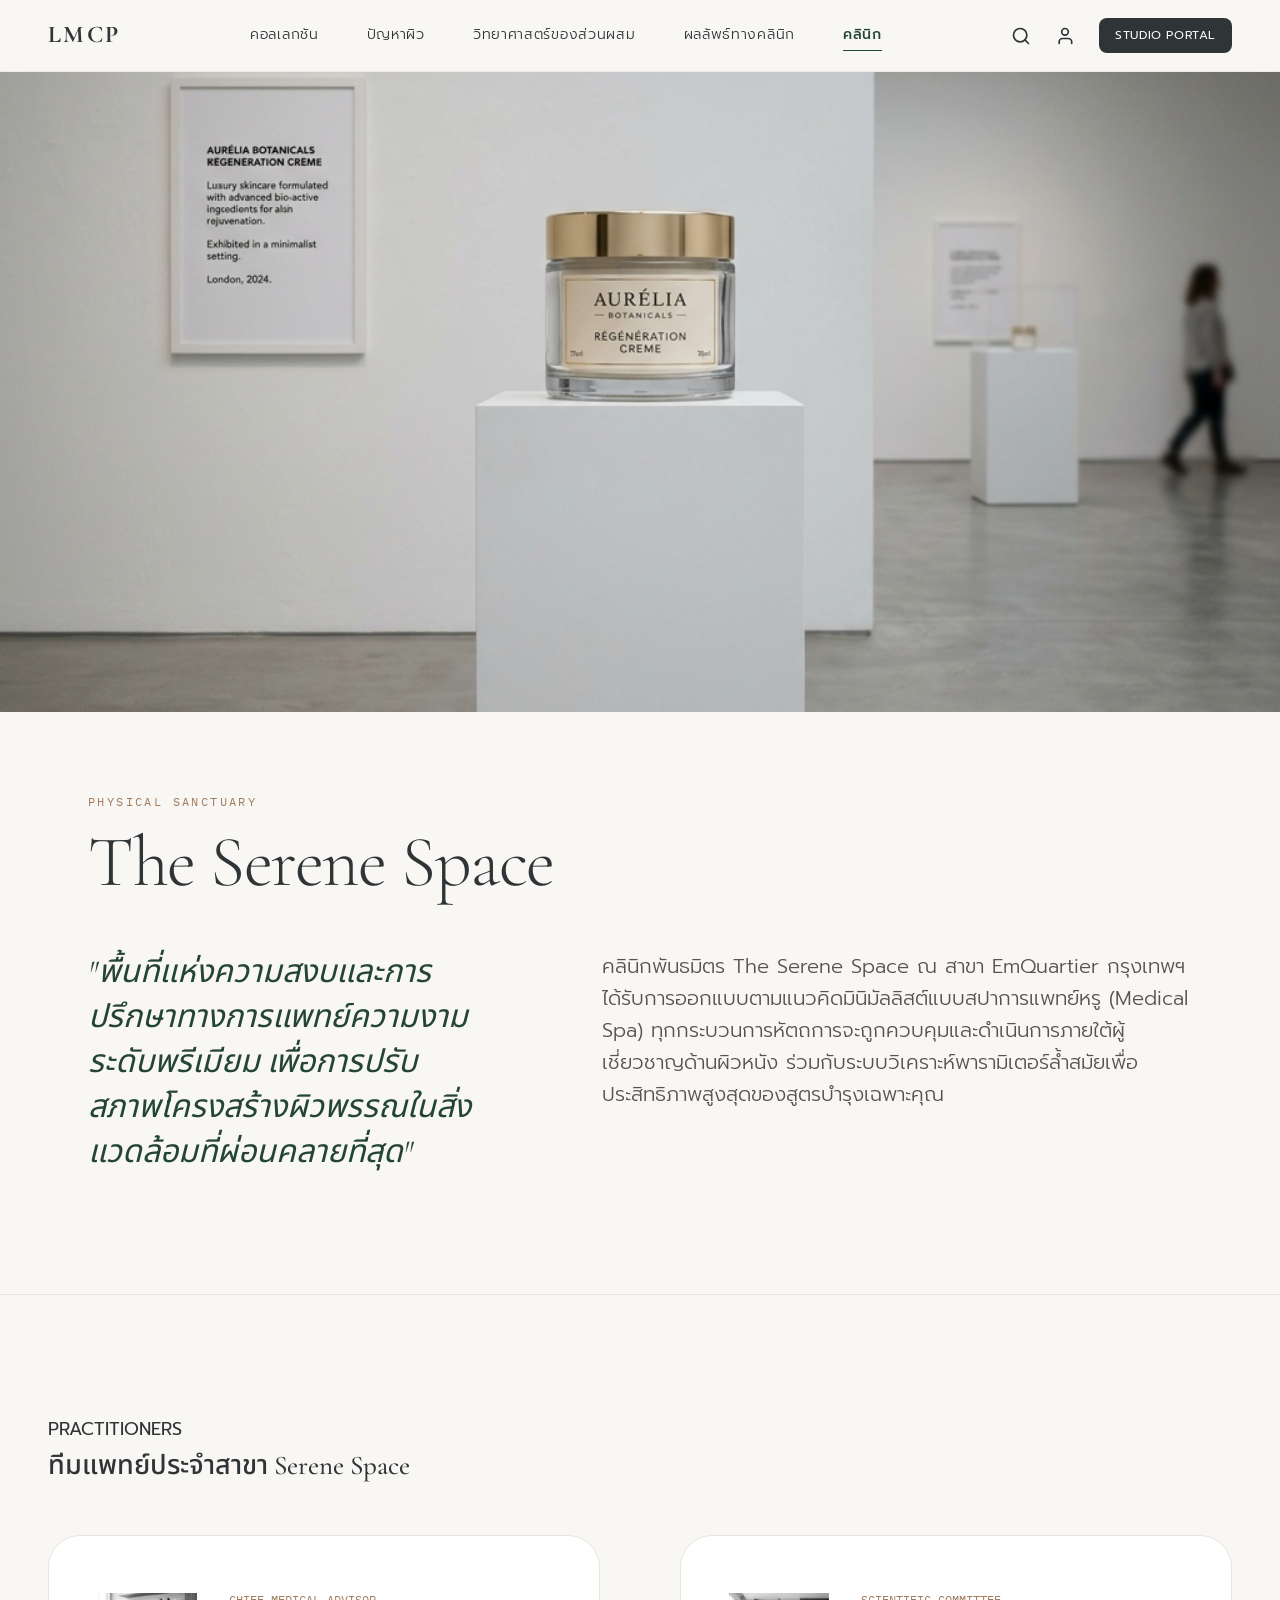
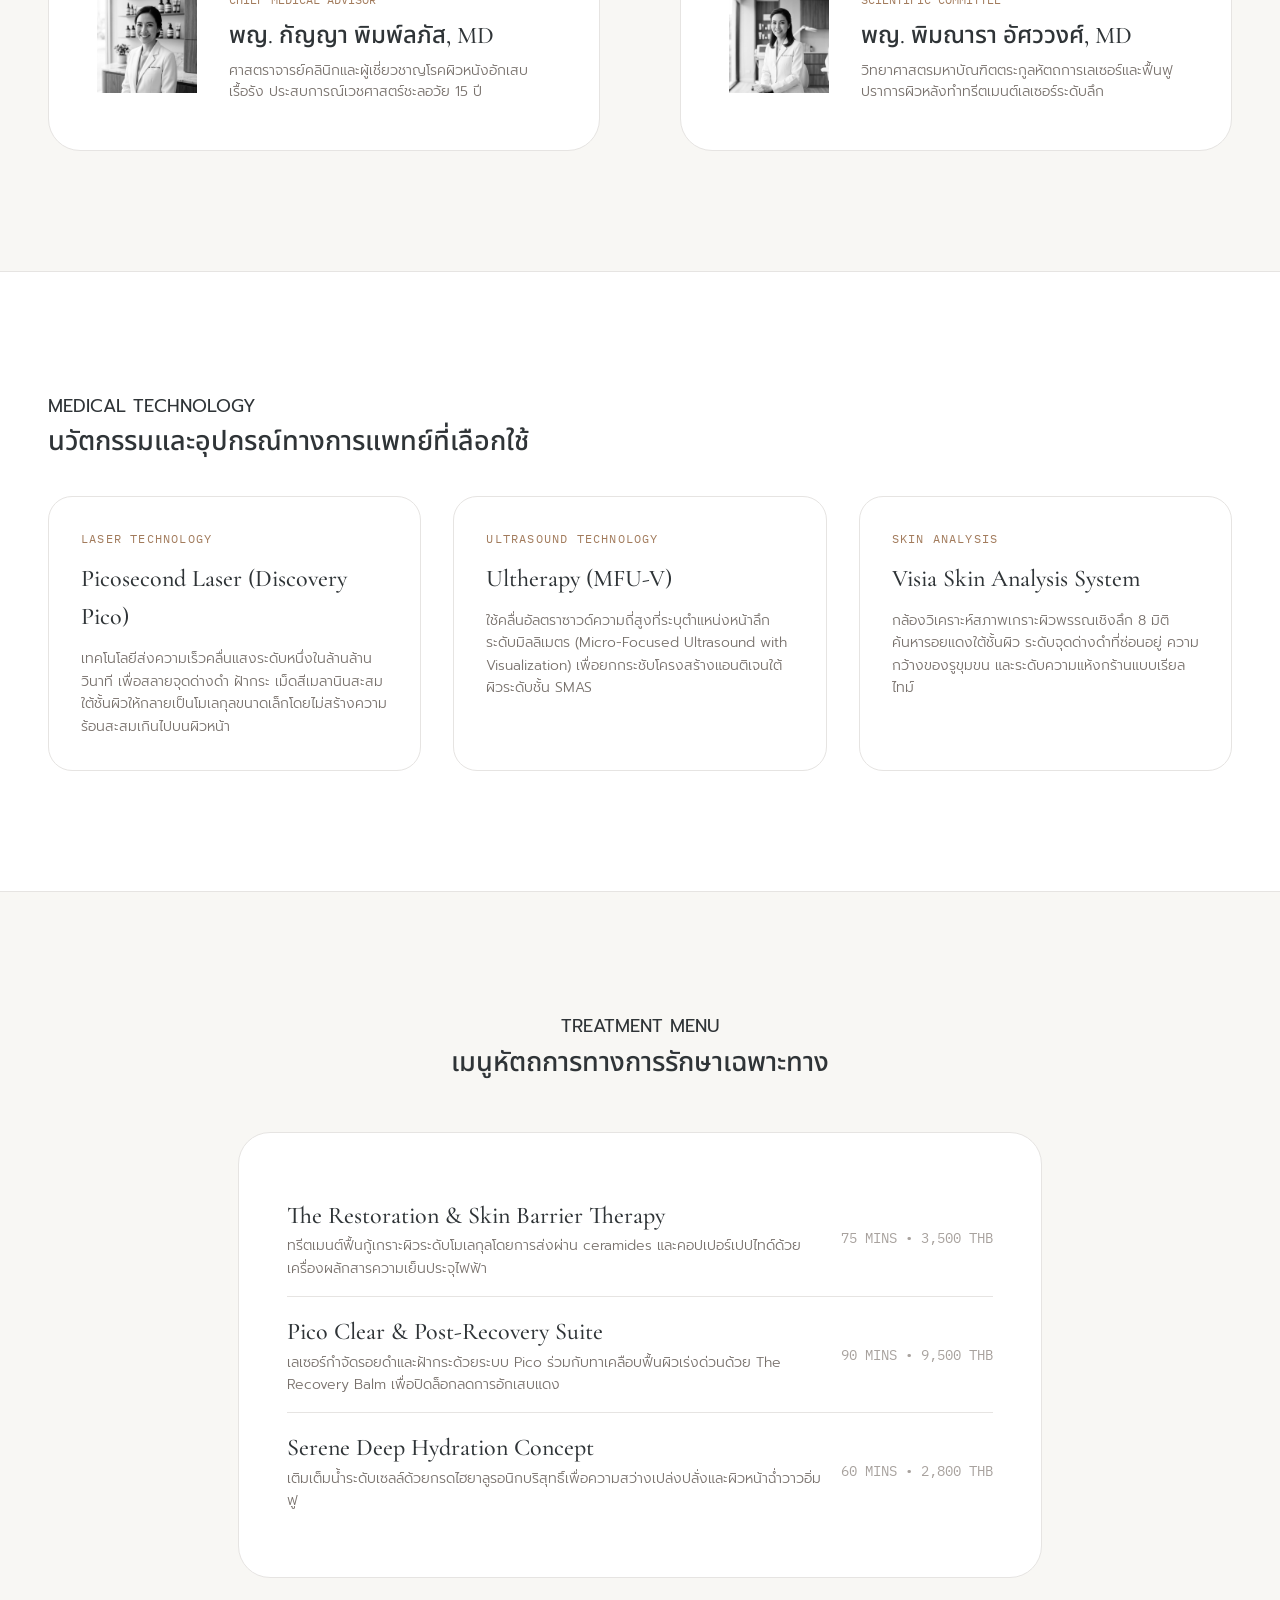
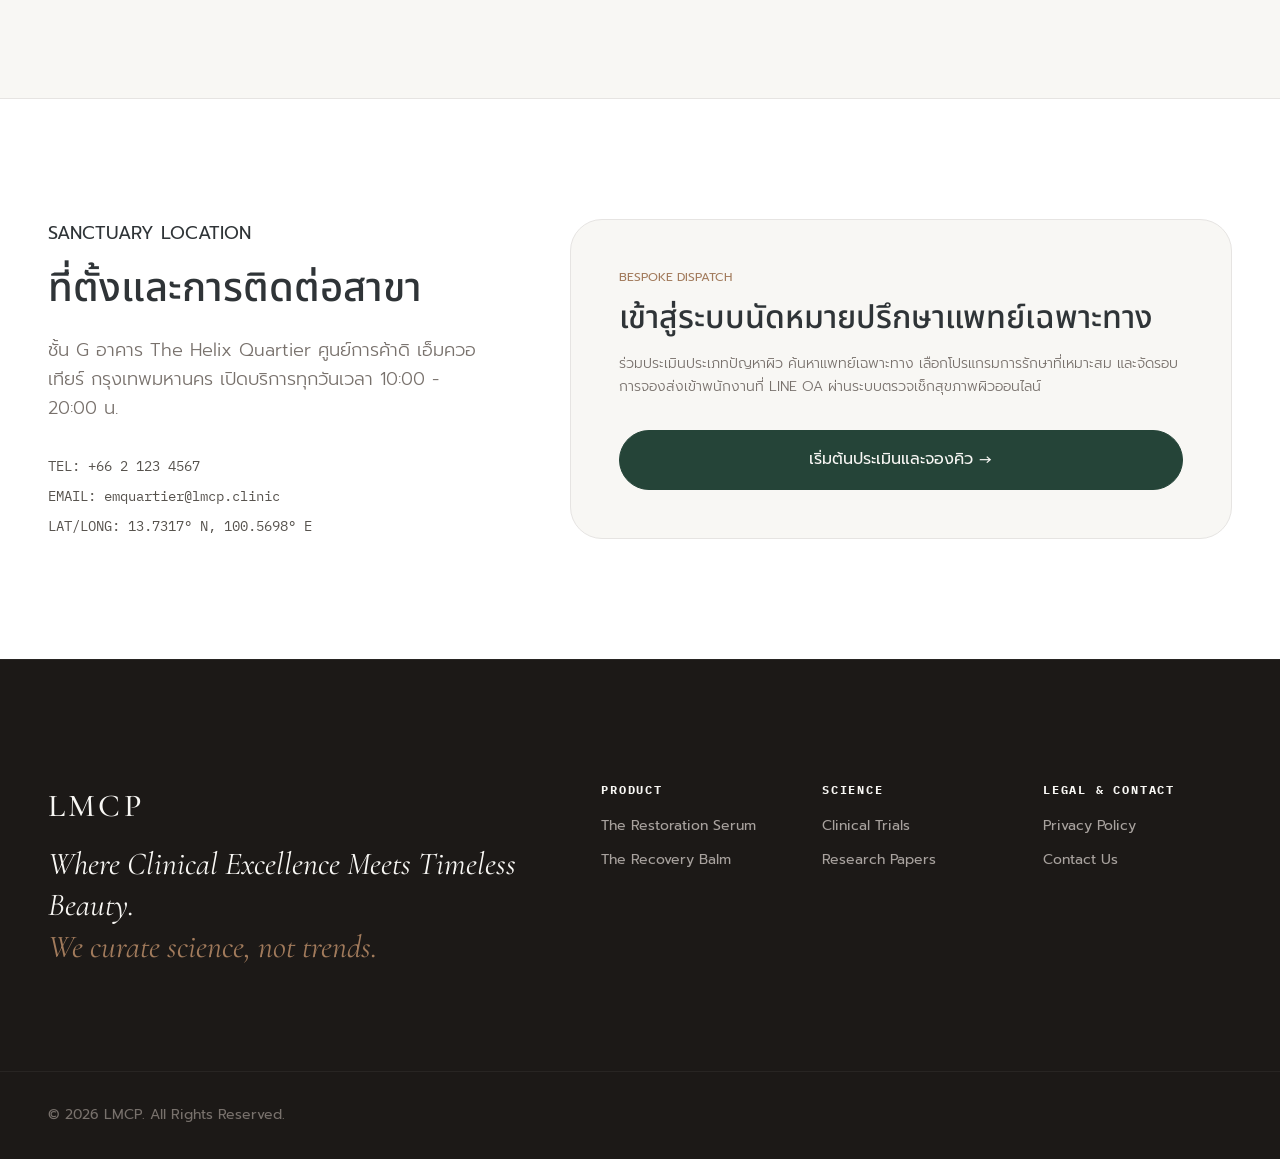
==== commit 9628c5a9: "Add files via upload" ====
--- a/clinic_detail.html
+++ b/clinic_detail.html
@@ -15,6 +15,16 @@
   <link rel="stylesheet" href="styles.css">
   <link rel="stylesheet" href="motion.css">
   <link rel="stylesheet" href="shop.css">
+  <!-- Smart Image Fallback -->
+  <script>
+    document.addEventListener('error', function(e) {
+      if (e.target && e.target.tagName === 'IMG' && !e.target.dataset.fallback) {
+        e.target.dataset.fallback = 'true';
+        var filename = e.target.src.split('/').pop();
+        e.target.src = filename;
+      }
+    }, true);
+  </script>
 </head>
 <body>
 
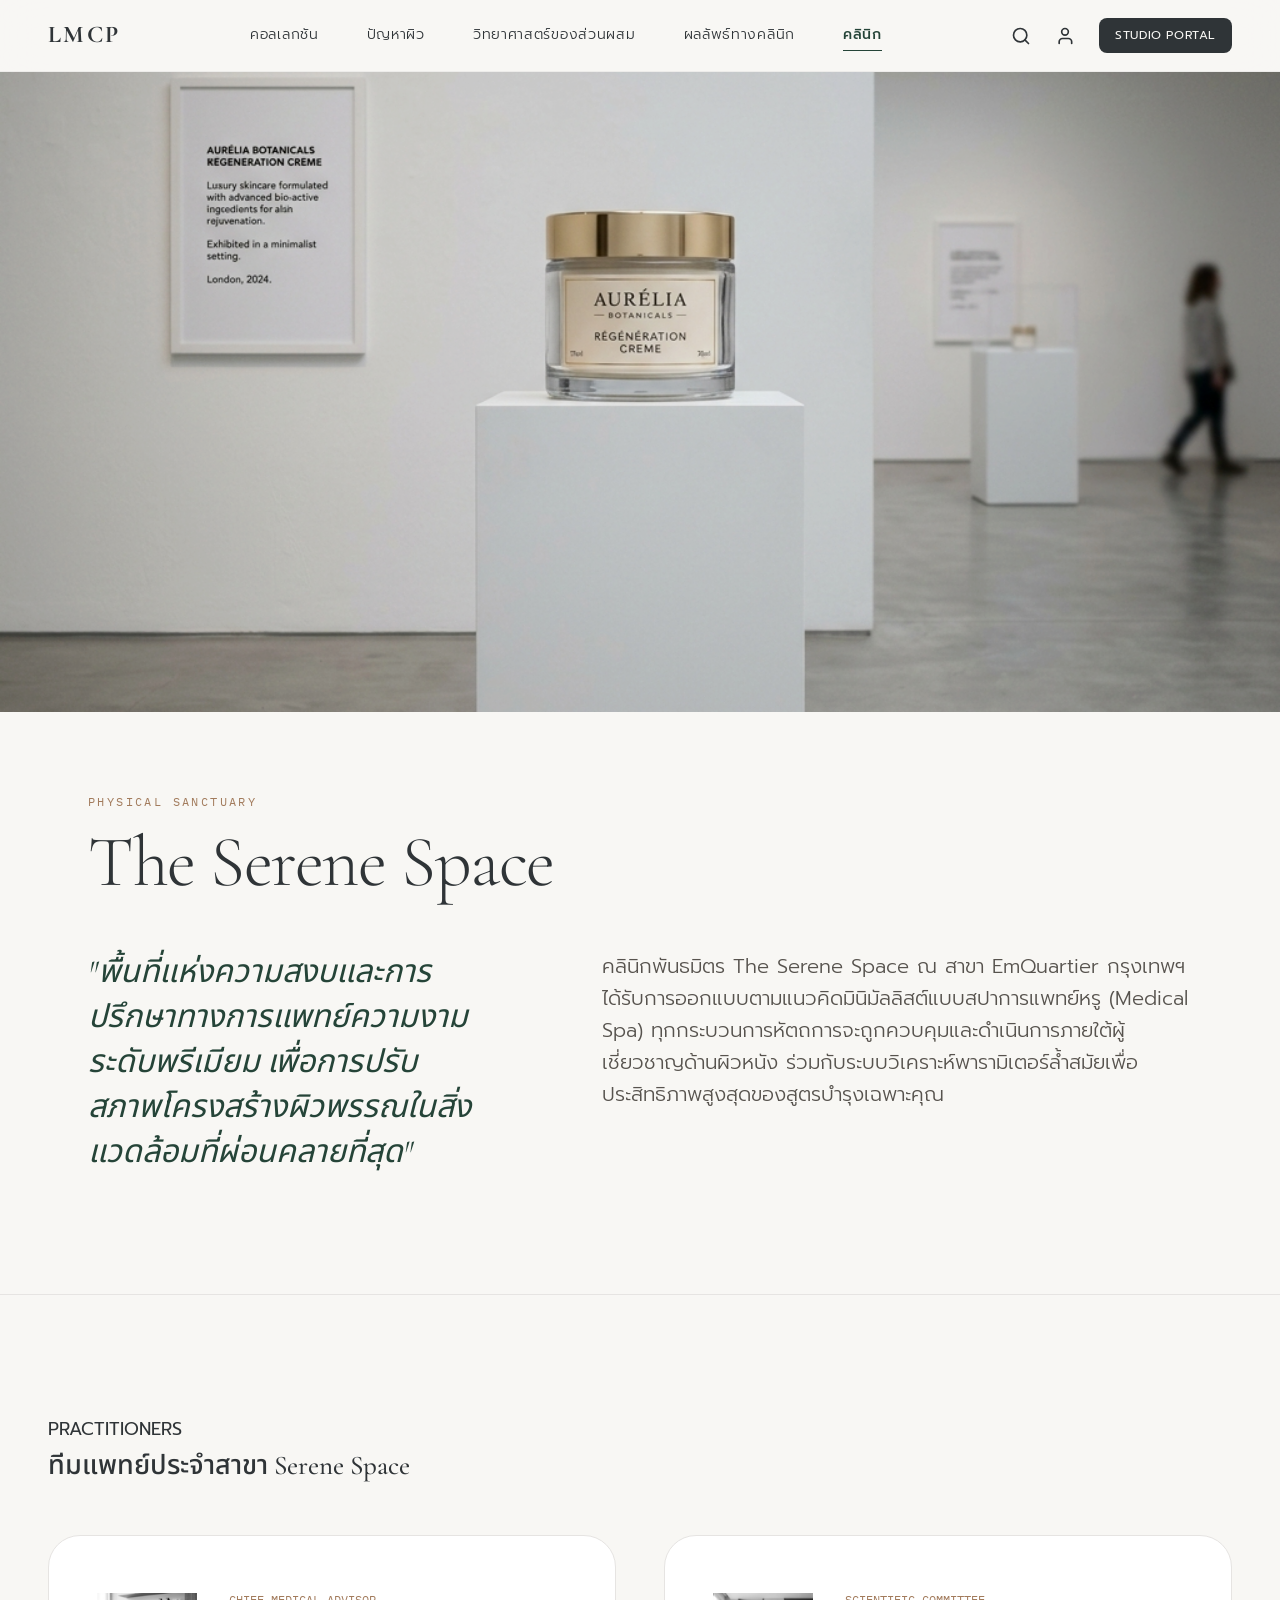
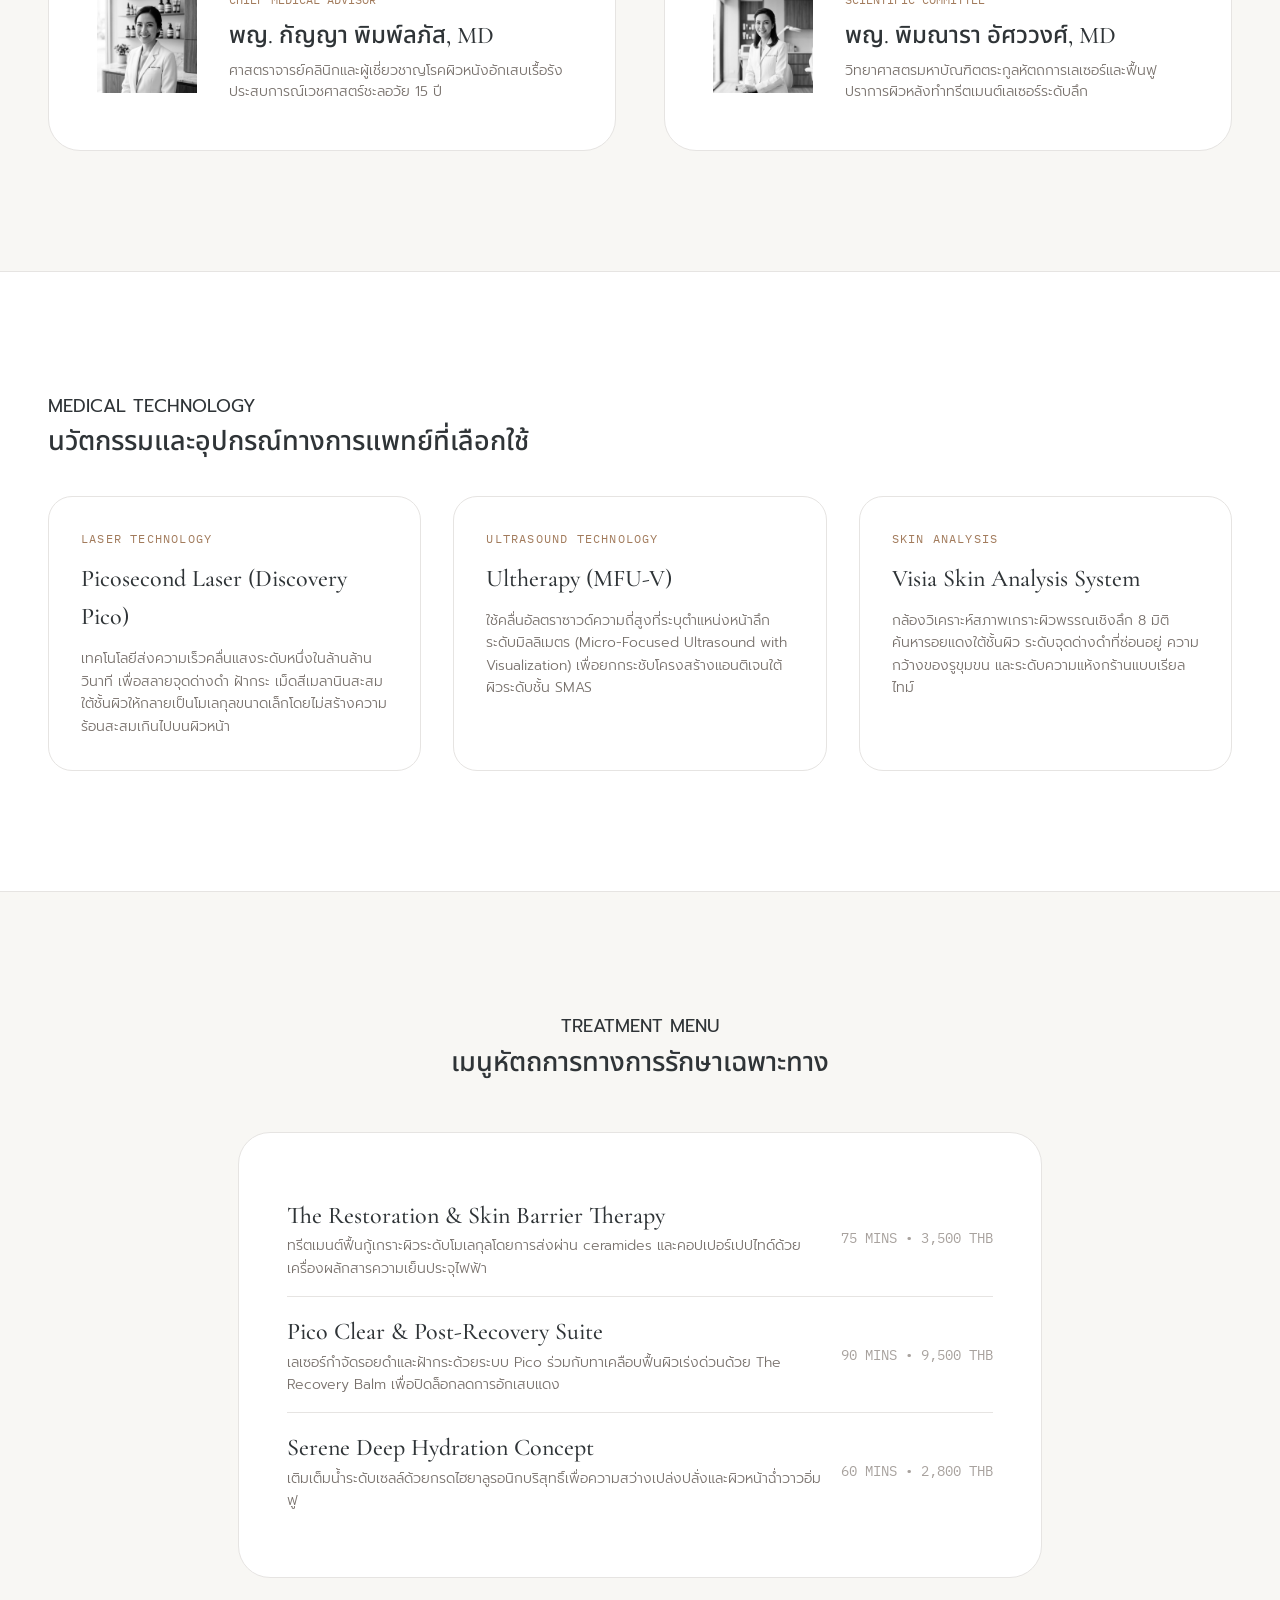
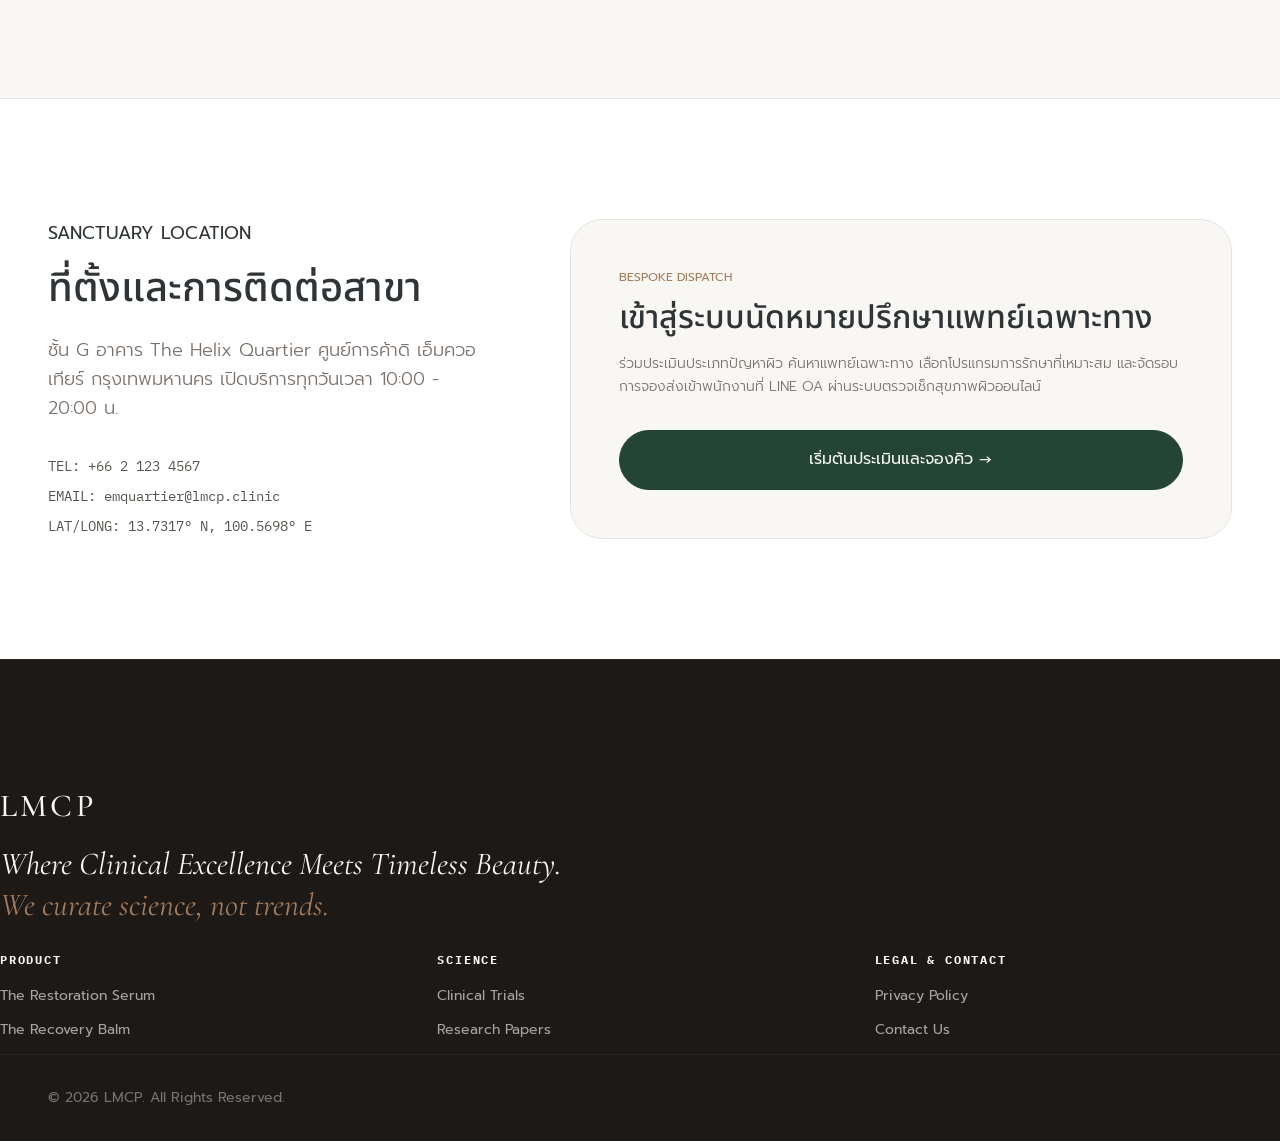
==== commit f0e1524e: "Add files via upload" ====
--- a/clinic_detail.html
+++ b/clinic_detail.html
@@ -18,10 +18,13 @@
   <!-- Smart Image Fallback -->
   <script>
     document.addEventListener('error', function(e) {
-      if (e.target && e.target.tagName === 'IMG' && !e.target.dataset.fallback) {
-        e.target.dataset.fallback = 'true';
-        var filename = e.target.src.split('/').pop();
-        e.target.src = filename;
+      if (e.target && e.target.tagName === 'IMG') {
+        var currentSrc = e.target.getAttribute('src') || '';
+        var filename = currentSrc.split('/').pop();
+        if (filename && e.target.dataset.lastFailed !== filename) {
+          e.target.dataset.lastFailed = filename;
+          e.target.src = filename;
+        }
       }
     }, true);
   </script>
@@ -76,7 +79,7 @@
         <h2 class="section-title">ทีมแพทย์ประจำสาขา Serene Space</h2>
       </div>
       
-      <div style="display: grid; grid-template-columns: 1fr 1fr; gap: var(--space-10);">
+      <div class="responsive-grid-2">
         <!-- Dr. Kanya -->
         <div style="background-color: var(--color-pure-white); border: 1px solid var(--border-primary); padding: var(--space-8); border-radius: var(--radius-2xl); display: grid; grid-template-columns: 100px 1fr; gap: var(--space-6); align-items: center;">
           <img src="assets/people/doc_kanya.png" alt="พญ. กัญญา พิมพ์ลภัส" style="width: 100px; height: 100px; border-radius: var(--radius-full); object-fit: cover; filter: grayscale(1);">
@@ -166,7 +169,7 @@
 
   <!-- Map and Consultation Lead Booking -->
   <section style="padding: var(--space-12) 0; background-color: var(--color-pure-white);">
-    <div class="collection-container" style="display: grid; grid-template-columns: 1.2fr 1.8fr; gap: var(--space-10); align-items: center;">
+    <div class="collection-container responsive-grid-split" style="align-items: center;">
       <div>
         <span class="header-mono">SANCTUARY LOCATION</span>
         <h2 style="font-family: var(--font-heading); font-size: var(--font-size-h2); color: var(--color-graphite); margin-top: var(--space-2);">ที่ตั้งและการติดต่อสาขา</h2>
@@ -197,7 +200,7 @@
 
   <!-- Footer -->
   <footer class="main-footer" style="background-color: var(--color-stone-900); color: var(--color-stone-300); padding-top: var(--space-12); border-top: 1px solid rgba(255,255,255,0.05);">
-    <div class="collection-container" style="display: grid; grid-template-columns: 1.5fr 2fr; gap: var(--space-10); padding-bottom: var(--space-10);">
+    <div class="footer-container">
       <div class="footer-brand">
         <h3 style="font-family: var(--font-heading); font-size: var(--font-size-h3); color: var(--color-clinical-white); margin-bottom: var(--space-3); letter-spacing: 0.1em;">LMCP</h3>
         <div class="brand-manifesto" style="font-family: var(--font-heading); font-size: var(--font-size-h3); color: var(--color-clinical-white); line-height: 1.3; font-style: italic; margin-bottom: var(--space-5);">
--- a/styles.css
+++ b/styles.css
@@ -147,3 +147,64 @@
   opacity: 0.9;
 }
 
+/* Mobile Responsive System Styles */
+@media (max-width: 768px) {
+  .main-header {
+    height: 60px;
+  }
+  .nav-container {
+    padding: 0 var(--space-4);
+  }
+  .nav-menu {
+    display: flex;
+    overflow-x: auto;
+    white-space: nowrap;
+    gap: var(--space-4);
+    padding: var(--space-2) 0;
+    -webkit-overflow-scrolling: touch;
+    scrollbar-width: none;
+  }
+  .nav-menu::-webkit-scrollbar {
+    display: none;
+  }
+  .nav-menu a {
+    font-size: 13px;
+    padding: 2px 4px;
+  }
+  .btn-studio {
+    display: none;
+  }
+  .nav-actions {
+    gap: var(--space-3);
+  }
+  .hero-section {
+    height: auto !important;
+    min-height: unset !important;
+    padding: 80px 0 40px 0 !important;
+  }
+  .hero-container {
+    grid-template-columns: 1fr !important;
+    gap: var(--space-6) !important;
+    padding: 0 var(--space-4) !important;
+  }
+  .hero-content {
+    align-items: center !important;
+    text-align: center !important;
+  }
+  .hero-title {
+    font-size: clamp(2rem, 8vw, 2.8rem) !important;
+  }
+  .hero-subtitle {
+    font-size: var(--font-size-body) !important;
+  }
+  .hero-actions {
+    width: 100%;
+    flex-direction: column;
+    gap: var(--space-3);
+  }
+  .hero-actions .btn-primary,
+  .hero-actions .btn-secondary {
+    width: 100%;
+  }
+}
+
--- a/shop.css
+++ b/shop.css
@@ -861,3 +861,265 @@
   color: var(--color-graphite);
   font-weight: 500;
 }
+
+/* Responsive Grid System Utilities */
+.responsive-grid-2 {
+  display: grid;
+  grid-template-columns: repeat(2, 1fr);
+  gap: var(--space-8);
+}
+.responsive-grid-3 {
+  display: grid;
+  grid-template-columns: repeat(3, 1fr);
+  gap: var(--space-6);
+}
+.responsive-grid-4 {
+  display: grid;
+  grid-template-columns: repeat(4, 1fr);
+  gap: var(--space-6);
+}
+.responsive-grid-split {
+  display: grid;
+  grid-template-columns: 1fr 1.5fr;
+  gap: var(--space-10);
+}
+.responsive-grid-synergy {
+  display: grid;
+  grid-template-columns: 1.2fr 0.8fr;
+  gap: var(--space-10);
+  align-items: center;
+}
+.responsive-grid-bna {
+  display: grid;
+  grid-template-columns: 0.9fr 1.1fr;
+  gap: var(--space-10);
+  align-items: center;
+}
+.responsive-table-wrapper {
+  overflow-x: auto;
+  -webkit-overflow-scrolling: touch;
+  border: 1px solid var(--border-primary);
+  border-radius: var(--radius-2xl);
+  background: var(--color-pure-white);
+  box-shadow: var(--shadow-soft);
+}
+
+/* Comprehensive Mobile Responsiveness for Shop & Editorial Pages */
+@media (max-width: 960px) {
+  .responsive-grid-2,
+  .responsive-grid-3,
+  .responsive-grid-4,
+  .responsive-grid-split,
+  .responsive-grid-synergy,
+  .responsive-grid-bna {
+    grid-template-columns: 1fr !important;
+    gap: var(--space-6) !important;
+  }
+  .hero-large-visual {
+    height: 360px;
+  }
+  .hero-huge-title {
+    font-size: clamp(2rem, 7vw, 3.2rem);
+  }
+  .detail-hero-grid {
+    grid-template-columns: 1fr;
+    gap: var(--space-6);
+  }
+  .gallery-main {
+    height: 380px;
+  }
+  .collection-container, .featured-container, .concern-container, .footer-container {
+    padding: 0 var(--space-4);
+  }
+  .asymmetric-layout {
+    grid-template-columns: 1fr;
+    gap: var(--space-8);
+  }
+  .restoration-item, .brightening-item, .recovery-item {
+    grid-column: 1 / -1;
+    margin-top: 0;
+  }
+  .prod-visual {
+    height: 340px;
+  }
+  .ency-grid {
+    grid-template-columns: 1fr;
+  }
+  .ency-card {
+    grid-template-columns: 1fr;
+    gap: var(--space-4);
+  }
+}
+
+@media (max-width: 640px) {
+  .responsive-table-wrapper table {
+    min-width: 600px;
+  }
+  .hero-large-visual {
+    height: 240px;
+  }
+  .gallery-main {
+    height: 300px;
+  }
+  .detail-specs-card {
+    padding: var(--space-4);
+  }
+  .specs-title {
+    font-size: var(--font-size-h3);
+  }
+  .specs-grid {
+    grid-template-columns: 1fr;
+    gap: var(--space-3);
+  }
+  .footer-container {
+    grid-template-columns: 1fr;
+    gap: var(--space-8);
+  }
+  .footer-links {
+    grid-template-columns: 1fr 1fr;
+    gap: var(--space-6);
+  }
+  .footer-corporate {
+    padding: var(--space-4);
+  }
+  .bottom-booking-bar {
+    padding: var(--space-3) var(--space-4);
+  }
+  .bar-prod-desc {
+    display: none;
+  }
+}
+
+/* Mobile Perfect Alignment & Centering Overhaul */
+@media (max-width: 768px) {
+  .detail-hero-grid {
+    grid-template-columns: 1fr !important;
+    gap: var(--space-6) !important;
+    width: 100% !important;
+    margin: 0 auto !important;
+    padding: 0 var(--space-4) !important;
+    box-sizing: border-box !important;
+  }
+
+  .detail-gallery {
+    width: 100% !important;
+    max-width: 100% !important;
+    margin: 0 auto !important;
+    display: flex !important;
+    flex-direction: column !important;
+    align-items: center !important;
+  }
+
+  .gallery-main-wrapper {
+    width: 100% !important;
+    max-width: 100% !important;
+    margin: 0 auto !important;
+  }
+
+  .gallery-main {
+    width: 100% !important;
+    max-width: 100% !important;
+    height: 320px !important;
+    margin: 0 auto !important;
+    display: flex !important;
+    align-items: center !important;
+    justify-content: center !important;
+  }
+
+  .gallery-thumbnails {
+    display: grid !important;
+    grid-template-columns: repeat(5, 1fr) !important;
+    gap: 8px !important;
+    width: 100% !important;
+    max-width: 100% !important;
+    margin: var(--space-3) auto 0 auto !important;
+    box-sizing: border-box !important;
+  }
+
+  .thumb-item {
+    width: 100% !important;
+    height: auto !important;
+    aspect-ratio: 1 / 1 !important;
+    box-sizing: border-box !important;
+  }
+
+  .detail-specs-card {
+    width: 100% !important;
+    max-width: 100% !important;
+    margin: 0 auto !important;
+    padding: var(--space-5) var(--space-4) !important;
+    box-sizing: border-box !important;
+  }
+
+  .specs-title {
+    font-size: clamp(1.8rem, 6vw, 2.4rem) !important;
+  }
+}
+
+.utility-actions-row {
+  display: flex;
+  justify-content: space-around;
+  align-items: center;
+  border-top: 1px solid var(--border-primary);
+  padding-top: var(--space-4);
+  margin-bottom: var(--space-6);
+  width: 100%;
+  box-sizing: border-box;
+}
+
+/* Universal Platform-Wide Mobile Overrides (<768px) */
+@media (max-width: 768px) {
+  .footer-container {
+    grid-template-columns: 1fr !important;
+    gap: var(--space-8) !important;
+    padding: 0 var(--space-4) var(--space-8) var(--space-4) !important;
+  }
+
+  .footer-links {
+    grid-template-columns: 1fr 1fr !important;
+    gap: var(--space-6) !important;
+  }
+
+  .footer-corporate {
+    padding: var(--space-4) !important;
+  }
+
+  .clinic-tech-grid {
+    grid-template-columns: 1fr !important;
+  }
+
+  .ency-grid {
+    grid-template-columns: 1fr !important;
+  }
+
+  .ency-card {
+    grid-template-columns: 1fr !important;
+    gap: var(--space-4) !important;
+  }
+
+  .compare-matrix-wrapper {
+    overflow-x: auto !important;
+    -webkit-overflow-scrolling: touch !important;
+  }
+
+  .search-results-grid {
+    grid-template-columns: 1fr !important;
+  }
+
+  .consultation-booking-grid {
+    grid-template-columns: 1fr !important;
+  }
+
+  .journal-layout {
+    grid-template-columns: 1fr !important;
+  }
+
+  .studio-layout {
+    grid-template-columns: 1fr !important;
+  }
+
+  .studio-sidebar {
+    position: relative !important;
+    width: 100% !important;
+  }
+}
